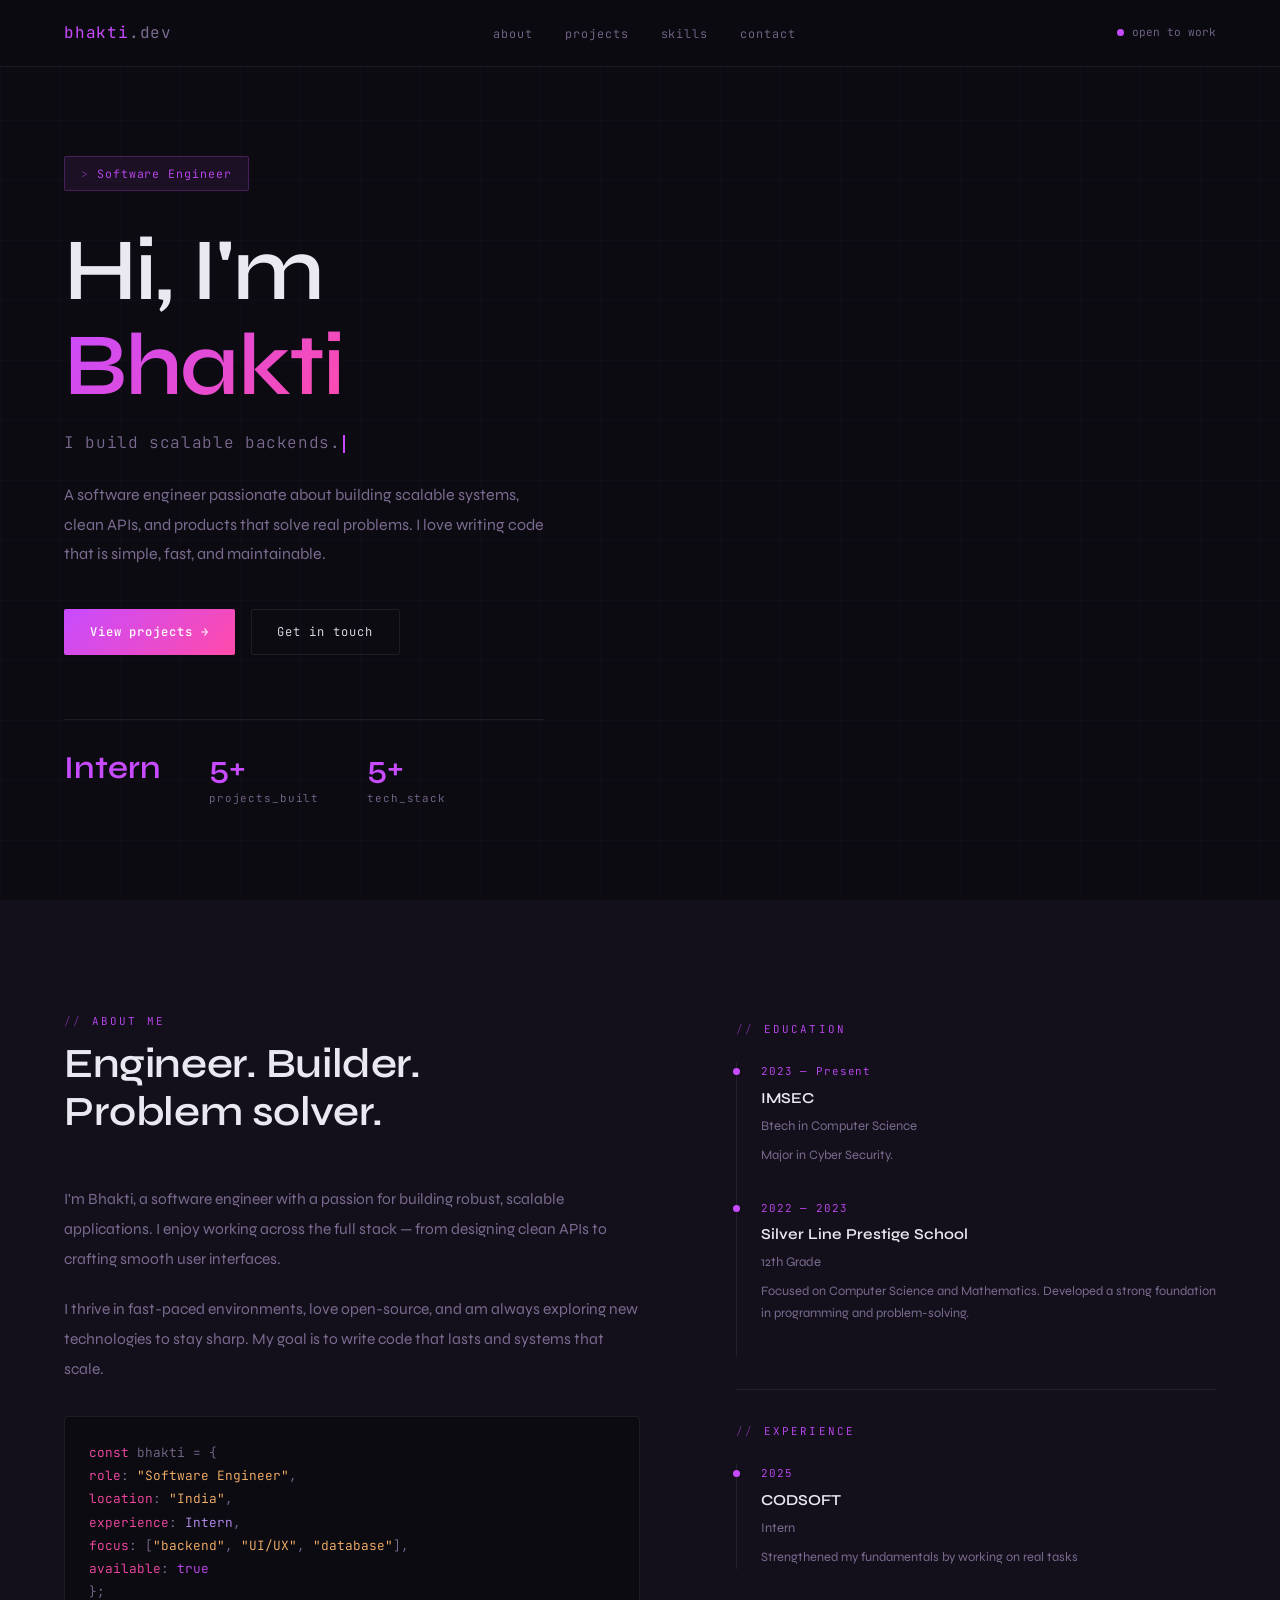
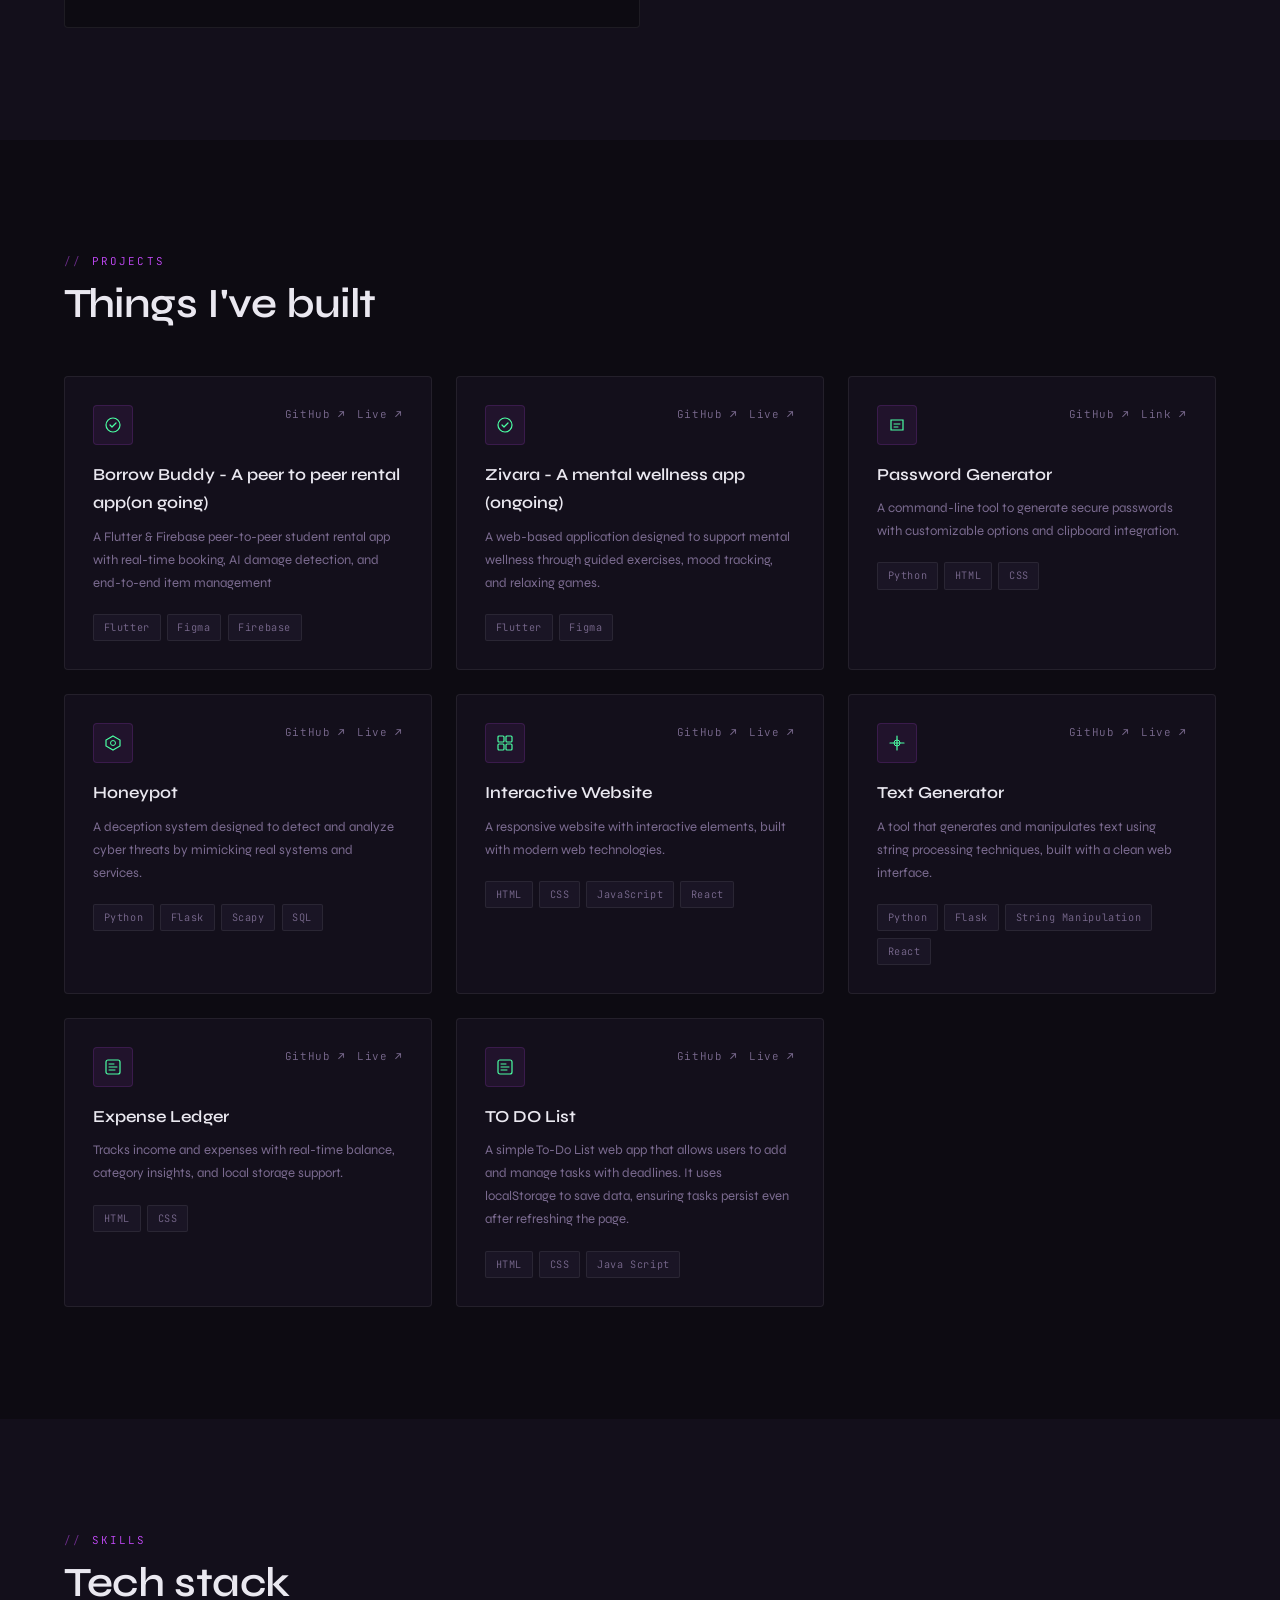
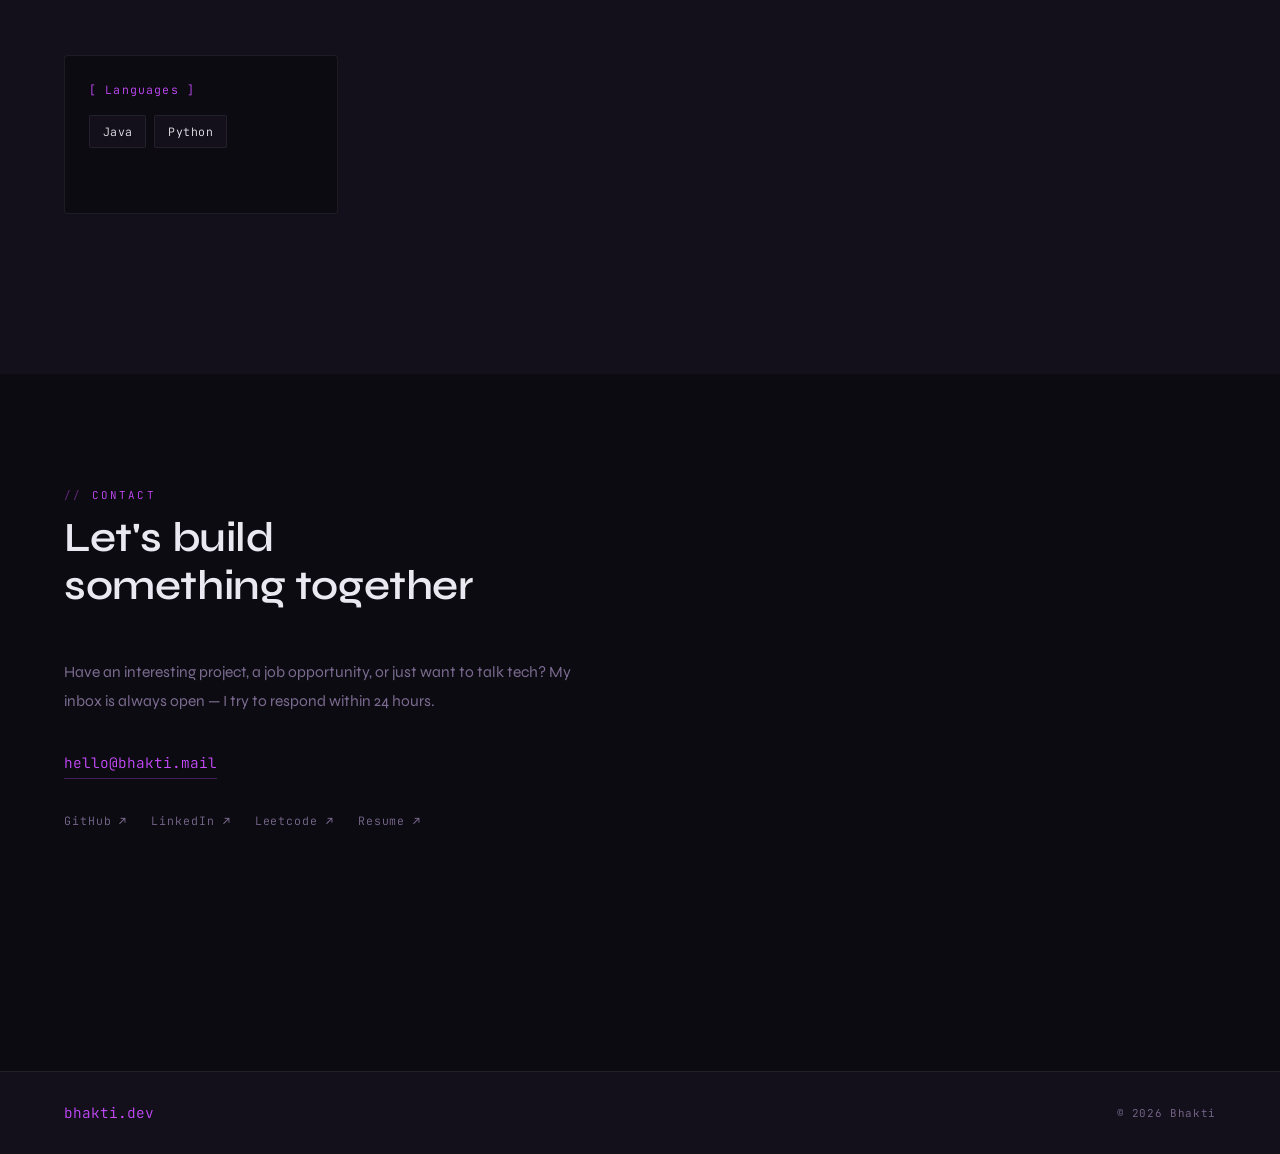
==== index.html @ 7eeed04a "Rename web.html to index.html" ====
<!DOCTYPE html>
<html lang="en">
<head>
<meta charset="UTF-8" />
<meta name="viewport" content="width=device-width, initial-scale=1.0"/>
<title>Bhakti — Software Engineer</title>
<link href="https://fonts.googleapis.com/css2?family=JetBrains+Mono:wght@300;400;500&family=Syne:wght@300;400;600&display=swap" rel="stylesheet"/>
<link rel="Stylesheet" href="style.css">
</head>
<body>

<!-- NAV -->
<nav>
  <div class="nav-logo">bhakti<span>.dev</span></div>
  <ul class="nav-links" id="navLinks">
    <li><a href="#about" onclick="closeMenu()">about</a></li>
    <li><a href="#projects" onclick="closeMenu()">projects</a></li>
    <li><a href="#skills" onclick="closeMenu()">skills</a></li>
    <li><a href="#contact" onclick="closeMenu()">contact</a></li>
  </ul>
  <div class="nav-status">
    <div class="status-dot"></div>
    open to work
  </div>
  <button class="hamburger" onclick="toggleMenu()" aria-label="Menu">
    <span></span><span></span><span></span>
  </button>
</nav>

<!-- HERO -->
<section id="hero">
  <div class="hero-inner">
    <div class="hero-tag">Software Engineer</div>
    <h1 class="hero-name">
      Hi, I'm<br><span class="highlight">Bhakti</span>
    </h1>
    <div class="hero-role">
      I build <span id="typed"></span><span class="cursor"></span>
    </div>
    <p class="hero-desc">A software engineer passionate about building scalable systems, clean APIs, and products that solve real problems. I love writing code that is simple, fast, and maintainable.</p>
    <div class="hero-buttons">
      <a href="#projects" class="btn-accent">View projects →</a>
      <a href="#contact" class="btn-outline">Get in touch</a>
    </div>
    <div class="hero-stats">
      <div>
        <div class="hero-stat-num">Intern</div>
      </div>
      <div>
        <div class="hero-stat-num">5+</div>
        <div class="hero-stat-label">projects_built</div>
      </div>
      <div>
        <div class="hero-stat-num">5+</div>
        <div class="hero-stat-label">tech_stack</div>
      </div>
    </div>
  </div>
</section>

<!-- ABOUT -->
<section id="about">
  <div class="about-grid">
    <div class="fade-in">
      <p class="section-label">about me</p>
      <h2 class="section-title">Engineer. Builder.<br>Problem solver.</h2>
      <p class="about-body">I'm Bhakti, a software engineer with a passion for building robust, scalable applications. I enjoy working across the full stack — from designing clean APIs to crafting smooth user interfaces.</p>
      <p class="about-body">I thrive in fast-paced environments, love open-source, and am always exploring new technologies to stay sharp. My goal is to write code that lasts and systems that scale.</p>
      <div class="about-code">
        <span class="code-line"><span class="code-key">const</span> bhakti = {</span>
        <span class="code-line">  <span class="code-key">role</span>: <span class="code-str">"Software Engineer"</span>,</span>
        <span class="code-line">  <span class="code-key">location</span>: <span class="code-str">"India"</span>,</span>
        <span class="code-line">  <span class="code-key">experience</span>: <span class="code-num">Intern</span>,</span>
        <span class="code-line">  <span class="code-key">focus</span>: [<span class="code-str">"backend"</span>, <span class="code-str">"UI/UX"</span>, <span class="code-str">"database"</span>],</span>
        <span class="code-line">  <span class="code-key">available</span>: <span class="code-val">true</span></span>
        <span class="code-line">};</span>
      </div>
    </div>

    <div class="fade-in about-right">

      <!-- EDUCATION -->
      <p class="section-label" style="margin-bottom:1.5rem">Education</p>
      <div class="exp-item">
        <div class="exp-date">2023 — Present</div>
        <div class="exp-company">IMSEC</div>
        <div class="exp-role">Btech in Computer Science</div>
        <div class="exp-desc">Major in Cyber Security.</div>
      </div>
      <div class="exp-item">
        <div class="exp-date">2022 — 2023</div>
        <div class="exp-company">Silver Line Prestige School</div>
        <div class="exp-role">12th Grade</div>
        <div class="exp-desc">Focused on Computer Science and Mathematics. Developed a strong foundation in programming and problem-solving.</div>
      </div>

      <!-- DIVIDER -->
      <hr class="timeline-divider" />

      <!-- EXPERIENCE -->
      <p class="section-label" style="margin-bottom:1.5rem">Experience</p>
      <div class="exp-item">
        <div class="exp-date">2025</div>
        <div class="exp-company">CODSOFT</div>
        <div class="exp-role">Intern</div>
        <div class="exp-desc">Strengthened my fundamentals by working on real tasks</div>
      </div>

    </div>
  </div>
</section>

<!-- PROJECTS -->
<section id="projects">
  <p class="section-label fade-in">projects</p>
  <h2 class="section-title fade-in">Things I've built</h2>
  <div class="projects-grid">
    <div class="project-card fade-in">
      <div class="project-header">
        <div class="project-icon">
          <svg viewBox="0 0 18 18" fill="none"><circle cx="9" cy="9" r="7" stroke="#4AFFA3" stroke-width="1.2"/><path d="M6 9l2 2 4-4" stroke="#4AFFA3" stroke-width="1.2" stroke-linecap="round" stroke-linejoin="round"/></svg>
        </div>
        <div class="project-links">
          <a href="#">GitHub ↗</a>
          <a href="#">Live ↗</a>
        </div>
      </div>
      <div class="project-name">Borrow Buddy - A peer to peer rental app(on going)</div>
      <p class="project-desc">A Flutter & Firebase peer-to-peer student rental app with real-time booking, AI damage detection, and end-to-end item management</p>
      <div class="tech-stack">
        <span class="tech-tag">Flutter</span>
        <span class="tech-tag">Figma</span>
        <span class="tech-tag">Firebase</span>
      </div>
    </div>


    

    <div class="project-card fade-in">
      <div class="project-header">
        <div class="project-icon">
          <svg viewBox="0 0 18 18" fill="none"><circle cx="9" cy="9" r="7" stroke="#4AFFA3" stroke-width="1.2"/><path d="M6 9l2 2 4-4" stroke="#4AFFA3" stroke-width="1.2" stroke-linecap="round" stroke-linejoin="round"/></svg>
        </div>
        <div class="project-links">
          <a href="#">GitHub ↗</a>
          <a href="#">Live ↗</a>
        </div>
      </div>
      <div class="project-name">Zivara - A mental wellness app (ongoing)</div>
      <p class="project-desc">A web-based application designed to support mental wellness through guided exercises, mood tracking, and relaxing games.</p>
      <div class="tech-stack">
        <span class="tech-tag">Flutter</span>
        <span class="tech-tag">Figma</span>
      </div>
    </div>

    <div class="project-card fade-in">
      <div class="project-header">
        <div class="project-icon">
          <svg viewBox="0 0 18 18" fill="none"><path d="M3 4h12v10H3z" stroke="#4AFFA3" stroke-width="1.2" rx="1"/><path d="M6 8h6M6 11h4" stroke="#4AFFA3" stroke-width="1" stroke-linecap="round"/></svg>
        </div>
        <div class="project-links">
          <a href="#">GitHub ↗</a>
          <a href="#">Link ↗</a>
        </div>
      </div>
      <div class="project-name">Password Generator</div>
      <p class="project-desc">A command-line tool to generate secure passwords with customizable options and clipboard integration.</p>
      <div class="tech-stack">
        <span class="tech-tag">Python</span>
        <span class="tech-tag">HTML</span>
        <span class="tech-tag">CSS</span>
      </div>
    </div>

    <div class="project-card fade-in">
      <div class="project-header">
        <div class="project-icon">
          <svg viewBox="0 0 18 18" fill="none"><polygon points="9,2 16,6 16,12 9,16 2,12 2,6" stroke="#4AFFA3" stroke-width="1.2" fill="none"/><circle cx="9" cy="9" r="2.5" stroke="#4AFFA3" stroke-width="1"/></svg>
        </div>
        <div class="project-links">
          <a href="#">GitHub ↗</a>
          <a href="#">Live ↗</a>
        </div>
      </div>
      <div class="project-name">Honeypot</div>
      <p class="project-desc">A deception system designed to detect and analyze cyber threats by mimicking real systems and services.</p>
      <div class="tech-stack">
        <span class="tech-tag">Python</span>
        <span class="tech-tag">Flask</span>
        <span class="tech-tag">Scapy</span>
        <span class="tech-tag">SQL</span>
      </div>
    </div>

    <div class="project-card fade-in">
      <div class="project-header">
        <div class="project-icon">
          <svg viewBox="0 0 18 18" fill="none"><rect x="2" y="2" width="6" height="6" rx="1" stroke="#4AFFA3" stroke-width="1.2"/><rect x="10" y="2" width="6" height="6" rx="1" stroke="#4AFFA3" stroke-width="1.2"/><rect x="2" y="10" width="6" height="6" rx="1" stroke="#4AFFA3" stroke-width="1.2"/><rect x="10" y="10" width="6" height="6" rx="1" stroke="#4AFFA3" stroke-width="1.2"/></svg>
        </div>
        <div class="project-links">
          <a href="#">GitHub ↗</a>
          <a href="#">Live ↗</a>
        </div>
      </div>
      <div class="project-name">Interactive Website</div>
      <p class="project-desc">A responsive website with interactive elements, built with modern web technologies.</p>
      <div class="tech-stack">
        <span class="tech-tag">HTML</span>
        <span class="tech-tag">CSS</span>
        <span class="tech-tag">JavaScript</span>
        <span class="tech-tag">React</span>
      </div>
    </div>

    <div class="project-card fade-in">
      <div class="project-header">
        <div class="project-icon">
          <svg viewBox="0 0 18 18" fill="none"><path d="M9 2v14M2 9h14" stroke="#4AFFA3" stroke-width="1.2" stroke-linecap="round"/><circle cx="9" cy="9" r="3" stroke="#4AFFA3" stroke-width="1"/></svg>
        </div>
        <div class="project-links">
          <a href="https://github.com/chaudharybhakti0-bot/text-generator/blob/main/README.md">GitHub ↗</a>
          <a href="https://chaudharybhakti0-bot.github.io/text-generator/">Live ↗</a>
        </div>
      </div>
      <div class="project-name">Text Generator</div>
      <p class="project-desc">A tool that generates and manipulates text using string processing techniques, built with a clean web interface.</p>
      <div class="tech-stack">
        <span class="tech-tag">Python</span>
        <span class="tech-tag">Flask</span>
        <span class="tech-tag">String Manipulation</span>
        <span class="tech-tag">React</span>
      </div>
    </div>
    <div class="project-card fade-in">
      <div class="project-header">
        <div class="project-icon">
          <svg viewBox="0 0 18 18" fill="none"><rect x="2" y="2" width="14" height="14" rx="2" stroke="#4AFFA3" stroke-width="1.2"/><path d="M5 9h8M5 6h5M5 12h6" stroke="#4AFFA3" stroke-width="1" stroke-linecap="round"/></svg>
        </div>
        <div class="project-links">
          <a href="https://github.com/chaudharybhakti0-bot/Expense-Ledger/blob/main/README.md">GitHub ↗</a>
          <a href="https://chaudharybhakti0-bot.github.io/Expense-Ledger/" >Live ↗</a>
        </div>
      </div>
      <div class="project-name">Expense Ledger </div>
      <p class="project-desc">Tracks income and expenses with real-time balance, category insights, and local storage support.
</p>
      <div class="tech-stack">
        <span class="tech-tag">HTML</span>
        <span class="tech-tag">CSS</span>
      </div>
    </div>
    <div class="project-card fade-in">
      <div class="project-header">
        <div class="project-icon">
          <svg viewBox="0 0 18 18" fill="none"><rect x="2" y="2" width="14" height="14" rx="2" stroke="#4AFFA3" stroke-width="1.2"/><path d="M5 9h8M5 6h5M5 12h6" stroke="#4AFFA3" stroke-width="1" stroke-linecap="round"/></svg>
        </div>
        <div class="project-links">
          <a href="#">GitHub ↗</a>
          <a href="#">Live ↗</a>
        </div>
      </div>
      <div class="project-name">TO DO List</div>
      <p class="project-desc">A simple To-Do List web app that allows users to add and manage tasks with deadlines. It uses localStorage to save data, ensuring tasks persist even after refreshing the page.
</p>
      <div class="tech-stack">
        <span class="tech-tag">HTML</span>
        <span class="tech-tag">CSS</span>
        <span class="tech-tag">Java Script</span>
      </div>
    </div>

  </div>
</section>

<!-- SKILLS -->
<section id="skills">
  <p class="section-label fade-in">skills</p>
  <h2 class="section-title fade-in">Tech stack</h2>
  <div class="skills-grid">
    <div class="skill-category fade-in">
      <div class="skill-cat-title">Languages</div>
      <div class="skill-pills">
        <span class="skill-pill">Java</span>
        <span class="skill-pill">Python</span>
      </div>
    </div>
    <div class="skill-category fade-in">
      <div class="skill-cat-title">Frontend</div>
      <div class="skill-pills">
        <span class="skill-pill">JavaScript</span>
        <span class="skill-pill">HTML</span>
        <span class="skill-pill">CSS</span>
      </div>
    </div>
    <div class="skill-category fade-in">
      <div class="skill-cat-title">Databases</div>
      <div class="skill-pills">
        <span class="skill-pill">MySQL</span>
      </div>
    </div>
    <div class="skill-category fade-in">
      <div class="skill-cat-title">Tools</div>
      <div class="skill-pills">
        <span class="skill-pill">Git</span>
        <span class="skill-pill">VS Code</span>
        <span class="skill-pill">Figma</span>
      </div>
    </div>
  </div>
</section>

<!-- CONTACT -->
<section id="contact">
  <div class="contact-layout">
    <div class="fade-in">
      <p class="section-label">contact</p>
      <h2 class="section-title">Let's build<br>something together</h2>
      <p class="contact-body">Have an interesting project, a job opportunity, or just want to talk tech? My inbox is always open — I try to respond within 24 hours.</p>
      <a href="mailto:chaudharybhakti0@gmail.com" class="contact-email-link">hello@bhakti.mail</a>
      <div class="social-row">
        <a href="https://github.com/chaudharybhakti0-bot">GitHub ↗</a>
        <a href="https://www.linkedin.com/in/bhakti-chaudhary-361678294/">LinkedIn ↗</a>
        <a href="https://leetcode.com/u/fA9lhBSCs5/">Leetcode ↗</a>
        <a href="https://www.canva.com/design/DAHD87jPV5U/XXqPPgFeUdNG_igttcx51A/edit?utm_content=DAHD87jPV5U&utm_campaign=designshare&utm_medium=link2&utm_source=sharebutton">Resume ↗</a>
      </div>
    </div>
    <div class="fade-in">
      <div class="contact-form">
        <div class="form-group">
          <label for="name">name</label>
          <input type="text" id="name" placeholder="Your name" />
        </div>
        <div class="form-group">
          <label for="email">email</label>
          <input type="email" id="email" placeholder="your@email.com" />
        </div>
        <div class="form-group">
          <label for="subject">subject</label>
          <input type="text" id="subject" placeholder="What's this about?" />
        </div>
        <div class="form-group">
          <label for="message">message</label>
          <textarea id="message" placeholder="Tell me more..."></textarea>
        </div>
        <button class="submit-btn" onclick="handleSubmit()">send_message() →</button>
      </div>
    </div>
  </div>
</section>

<!-- FOOTER -->
<footer>
  <div class="footer-logo">bhakti.dev</div>
  <div class="footer-copy">© 2026 Bhakti</div>
</footer>
<script>
  const phrases = ["scalable backends.", "clean APIs.", "fast web apps.", "things that matter."];
  let pIdx = 0, cIdx = 0, deleting = false;
  const el = document.getElementById('typed');
  function type() {
    const phrase = phrases[pIdx];
    if (!deleting) {
      el.textContent = phrase.slice(0, ++cIdx);
      if (cIdx === phrase.length) { deleting = true; setTimeout(type, 1800); return; }
    } else {
      el.textContent = phrase.slice(0, --cIdx);
      if (cIdx === 0) { deleting = false; pIdx = (pIdx + 1) % phrases.length; }
    }
    setTimeout(type, deleting ? 50 : 80);
  }
  type();

  const observer = new IntersectionObserver((entries) => {
    entries.forEach((e, i) => {
      if (e.isIntersecting) setTimeout(() => e.target.classList.add('visible'), i * 80);
    });
  }, { threshold: 0.1 });
  document.querySelectorAll('.fade-in').forEach(el => observer.observe(el));

  function toggleMenu() { document.getElementById('navLinks').classList.toggle('open'); }
  function closeMenu() { document.getElementById('navLinks').classList.remove('open'); }

  function handleSubmit() {
    const name = document.getElementById('name').value;
    if (!name.trim()) { alert('Please enter your name.'); return; }
    alert('Message sent! I\'ll get back to you soon, ' + name + '.');
  }
</script>
</body>
</html>
---- style.css ----
*, *::before, *::after { box-sizing: border-box; margin: 0; padding: 0; }
  :root {
    --bg: #0D0B12;
    --surface: #130F1B;
    --surface2: #1A1525;
    --border: rgba(255,255,255,0.07);
    --text: #EAE8F0;
    --muted: #7B6B90;
    --accent: #C84BFF;
    --accent2: #FF4BAA;
    --accent-dim: rgba(200,75,255,0.08);
  }
  html { scroll-behavior: smooth; }
  body {
    font-family: 'Syne', sans-serif;
    background: var(--bg);
    color: var(--text);
    font-weight: 300;
    line-height: 1.7;
    overflow-x: hidden;
  }
  body::before {
    content: '';
    position: fixed; inset: 0; z-index: 0;
    background-image:
      linear-gradient(rgba(200,75,255,0.03) 1px, transparent 1px),
      linear-gradient(90deg, rgba(200,75,255,0.03) 1px, transparent 1px);
    background-size: 60px 60px;
    pointer-events: none;
  }

  nav {
    position: fixed; top: 0; left: 0; right: 0; z-index: 100;
    display: flex; align-items: center; justify-content: space-between;
    padding: 1.2rem 4rem;
    background: rgba(13,11,18,0.85);
    backdrop-filter: blur(16px);
    border-bottom: 1px solid var(--border);
  }
  .nav-logo { font-family: 'JetBrains Mono', monospace; font-size: 1rem; font-weight: 400; color: var(--accent); letter-spacing: 0.05em; }
  .nav-logo span { color: var(--muted); }
  .nav-links { display: flex; gap: 2rem; list-style: none; }
  .nav-links a { text-decoration: none; font-family: 'JetBrains Mono', monospace; font-size: 0.74rem; color: var(--muted); letter-spacing: 0.08em; transition: color 0.2s; }
  .nav-links a:hover { color: var(--accent); }
  .nav-status { display: flex; align-items: center; gap: 0.5rem; font-family: 'JetBrains Mono', monospace; font-size: 0.7rem; color: var(--muted); }
  .status-dot { width: 7px; height: 7px; border-radius: 50%; background: var(--accent); animation: pulse 2s infinite; }
  @keyframes pulse { 0%, 100% { opacity: 1; } 50% { opacity: 0.3; } }
  .hamburger { display: none; flex-direction: column; gap: 5px; cursor: pointer; background: none; border: none; }
  .hamburger span { display: block; width: 22px; height: 1px; background: var(--text); transition: all 0.3s; }

  #hero { min-height: 100vh; display: flex; align-items: center; padding: 8rem 4rem 4rem; position: relative; z-index: 1; }
  .hero-inner { max-width: 780px; }
  .hero-tag { display: inline-flex; align-items: center; gap: 0.5rem; font-family: 'JetBrains Mono', monospace; font-size: 0.72rem; color: var(--accent); border: 1px solid rgba(200,75,255,0.25); background: var(--accent-dim); padding: 0.4rem 1rem; border-radius: 2px; margin-bottom: 2rem; letter-spacing: 0.08em; }
  .hero-tag::before { content: '> '; opacity: 0.5; }
  .hero-name { font-size: clamp(3rem, 7vw, 5.5rem); font-weight: 600; line-height: 1.08; letter-spacing: -0.02em; margin-bottom: 1rem; }
  .hero-name .highlight { 
    color: transparent;
    background: linear-gradient(135deg, var(--accent), var(--accent2));
    -webkit-background-clip: text;
    background-clip: text;
  }
  .hero-role { font-family: 'JetBrains Mono', monospace; font-size: 1rem; color: var(--muted); margin-bottom: 1.5rem; letter-spacing: 0.04em; }
  .hero-role .cursor { display: inline-block; width: 2px; height: 1.1em; background: var(--accent); margin-left: 2px; vertical-align: text-bottom; animation: blink 1s step-end infinite; }
  @keyframes blink { 50% { opacity: 0; } }
  .hero-desc { font-size: 1rem; color: var(--muted); max-width: 480px; line-height: 1.85; margin-bottom: 2.5rem; }
  .hero-buttons { display: flex; gap: 1rem; flex-wrap: wrap; }
  .btn-accent { display: inline-flex; align-items: center; gap: 0.5rem; background: linear-gradient(135deg, var(--accent), var(--accent2)); color: #fff; text-decoration: none; font-family: 'JetBrains Mono', monospace; font-size: 0.76rem; font-weight: 500; letter-spacing: 0.08em; padding: 0.75rem 1.6rem; border-radius: 2px; transition: opacity 0.2s, transform 0.2s; }
  .btn-accent:hover { opacity: 0.85; transform: translateY(-1px); }
  .btn-outline { display: inline-flex; align-items: center; gap: 0.5rem; border: 1px solid var(--border); color: var(--text); text-decoration: none; font-family: 'JetBrains Mono', monospace; font-size: 0.76rem; letter-spacing: 0.08em; padding: 0.75rem 1.6rem; border-radius: 2px; transition: border-color 0.2s, color 0.2s; }
  .btn-outline:hover { border-color: var(--accent); color: var(--accent); }
  .hero-stats { display: flex; gap: 3rem; margin-top: 4rem; padding-top: 2rem; border-top: 1px solid var(--border); }
  .hero-stat-num { font-size: 2rem; font-weight: 600; color: var(--accent); line-height: 1; }
  .hero-stat-label { font-family: 'JetBrains Mono', monospace; font-size: 0.68rem; color: var(--muted); margin-top: 0.3rem; letter-spacing: 0.08em; }

  section { padding: 7rem 4rem; position: relative; z-index: 1; }
  .section-label { font-family: 'JetBrains Mono', monospace; font-size: 0.68rem; letter-spacing: 0.2em; text-transform: uppercase; color: var(--accent); margin-bottom: 0.6rem; }
  .section-label::before { content: '// '; opacity: 0.5; }
  .section-title { font-size: clamp(1.8rem, 3.5vw, 2.6rem); font-weight: 600; line-height: 1.15; margin-bottom: 3rem; letter-spacing: -0.01em; }

  #about { background: var(--surface); }
  .about-grid { display: grid; grid-template-columns: 1.2fr 1fr; gap: 6rem; align-items: start; }
  .about-body { color: var(--muted); line-height: 1.95; margin-bottom: 1.2rem; font-size: 0.97rem; }
  .about-code { background: var(--bg); border: 1px solid var(--border); border-radius: 4px; padding: 1.5rem; font-family: 'JetBrains Mono', monospace; font-size: 0.8rem; line-height: 1.8; margin-top: 2rem; color: var(--muted); }
  .code-key { color: var(--accent2); }
  .code-val { color: var(--accent); }
  .code-str { color: #FFB86C; }
  .code-num { color: #BD93F9; }
  .code-line { display: block; }
  .about-right { padding-top: 0.5rem; }

  .exp-item { border-left: 1px solid var(--border); padding: 0 0 2rem 1.5rem; position: relative; }
  .exp-item::before { content: ''; position: absolute; left: -4px; top: 6px; width: 7px; height: 7px; border-radius: 50%; background: var(--accent); }
  .exp-item:last-child { padding-bottom: 0; }
  .exp-date { font-family: 'JetBrains Mono', monospace; font-size: 0.68rem; color: var(--accent); letter-spacing: 0.08em; margin-bottom: 0.3rem; }
  .exp-company { font-weight: 600; font-size: 0.95rem; margin-bottom: 0.2rem; }
  .exp-role { font-size: 0.82rem; color: var(--muted); margin-bottom: 0.5rem; }
  .exp-desc { font-size: 0.8rem; color: var(--muted); line-height: 1.7; }
  .timeline-divider { border: none; border-top: 1px solid var(--border); margin: 2rem 0; }

  #projects { background: var(--bg); }
  .projects-grid { display: grid; grid-template-columns: repeat(auto-fit, minmax(320px, 1fr)); gap: 1.5rem; }
  .project-card { background: var(--surface); border: 1px solid var(--border); border-radius: 4px; padding: 1.75rem; transition: border-color 0.3s, transform 0.3s; cursor: pointer; position: relative; overflow: hidden; }
  .project-card::before { content: ''; position: absolute; top: 0; left: 0; right: 0; height: 2px; background: linear-gradient(90deg, var(--accent), var(--accent2)); transform: scaleX(0); transform-origin: left; transition: transform 0.3s; }
  .project-card:hover { border-color: rgba(200,75,255,0.2); transform: translateY(-3px); }
  .project-card:hover::before { transform: scaleX(1); }
  .project-header { display: flex; align-items: flex-start; justify-content: space-between; margin-bottom: 1rem; }
  .project-icon { width: 40px; height: 40px; background: var(--accent-dim); border: 1px solid rgba(200,75,255,0.15); border-radius: 4px; display: flex; align-items: center; justify-content: center; }
  .project-icon svg { width: 18px; height: 18px; }
  .project-links { display: flex; gap: 0.7rem; }
  .project-links a { font-family: 'JetBrains Mono', monospace; font-size: 0.68rem; color: var(--muted); text-decoration: none; letter-spacing: 0.06em; transition: color 0.2s; }
  .project-links a:hover { color: var(--accent); }
  .project-name { font-size: 1.05rem; font-weight: 600; margin-bottom: 0.5rem; }
  .project-desc { font-size: 0.82rem; color: var(--muted); line-height: 1.75; margin-bottom: 1.2rem; }
  .tech-stack { display: flex; flex-wrap: wrap; gap: 0.4rem; }
  .tech-tag { font-family: 'JetBrains Mono', monospace; font-size: 0.64rem; letter-spacing: 0.06em; padding: 0.25rem 0.6rem; background: var(--surface2); border: 1px solid var(--border); border-radius: 2px; color: var(--muted); }

  #skills { background: var(--surface); }
  .skills-grid { display: grid; grid-template-columns: repeat(auto-fit, minmax(240px, 1fr)); gap: 1.2rem; margin-bottom: 3rem; }
  .skill-category { background: var(--bg); border: 1px solid var(--border); border-radius: 4px; padding: 1.5rem; transition: border-color 0.25s; }
  .skill-category:hover { border-color: rgba(200,75,255,0.2); }
  .skill-cat-title { font-family: 'JetBrains Mono', monospace; font-size: 0.72rem; color: var(--accent); letter-spacing: 0.1em; margin-bottom: 1rem; }
  .skill-cat-title::before { content: '[ '; }
  .skill-cat-title::after { content: ' ]'; }
  .skill-pills { display: flex; flex-wrap: wrap; gap: 0.5rem; }
  .skill-pill { font-family: 'JetBrains Mono', monospace; font-size: 0.72rem; padding: 0.35rem 0.8rem; border: 1px solid var(--border); border-radius: 2px; color: var(--text); background: var(--surface); letter-spacing: 0.04em; transition: border-color 0.2s, color 0.2s; }
  .skill-pill:hover { border-color: var(--accent); color: var(--accent); }

  #contact { background: var(--bg); }
  .contact-layout { display: grid; grid-template-columns: 1fr 1fr; gap: 6rem; align-items: start; }
  .contact-body { color: var(--muted); line-height: 1.9; margin-bottom: 2rem; font-size: 0.97rem; }
  .contact-email-link { display: inline-flex; align-items: center; gap: 0.5rem; font-family: 'JetBrains Mono', monospace; font-size: 0.9rem; color: var(--accent); text-decoration: none; border-bottom: 1px solid rgba(200,75,255,0.3); padding-bottom: 3px; margin-bottom: 2rem; transition: opacity 0.2s; }
  .contact-email-link:hover { opacity: 0.7; }
  .social-row { display: flex; gap: 1.5rem; flex-wrap: wrap; }
  .social-row a { font-family: 'JetBrains Mono', monospace; font-size: 0.72rem; color: var(--muted); text-decoration: none; letter-spacing: 0.08em; transition: color 0.2s; }
  .social-row a:hover { color: var(--accent); }
  .contact-form { display: flex; flex-direction: column; gap: 1.2rem; }
  .form-group { display: flex; flex-direction: column; gap: 0.4rem; }
  .form-group label { font-family: 'JetBrains Mono', monospace; font-size: 0.68rem; color: var(--muted); letter-spacing: 0.1em; }
  .form-group label::before { content: '// '; color: rgba(107,112,128,0.4); }
  .form-group input, .form-group textarea { background: var(--surface); border: 1px solid var(--border); border-radius: 2px; padding: 0.8rem 1rem; font-family: 'JetBrains Mono', monospace; font-size: 0.82rem; color: var(--text); outline: none; transition: border-color 0.2s; resize: none; }
  .form-group input:focus, .form-group textarea:focus { border-color: var(--accent); }
  .form-group textarea { min-height: 120px; }
  .submit-btn { align-self: flex-start; background: linear-gradient(135deg, var(--accent), var(--accent2)); color: #fff; border: none; padding: 0.85rem 2rem; font-family: 'JetBrains Mono', monospace; font-size: 0.76rem; font-weight: 500; letter-spacing: 0.1em; cursor: pointer; border-radius: 2px; transition: opacity 0.2s; }
  .submit-btn:hover { opacity: 0.8; }

  footer { background: var(--surface); border-top: 1px solid var(--border); padding: 1.8rem 4rem; display: flex; align-items: center; justify-content: space-between; position: relative; z-index: 1; }
  .footer-logo { font-family: 'JetBrains Mono', monospace; font-size: 0.9rem; color: var(--accent); }
  .footer-copy { font-family: 'JetBrains Mono', monospace; font-size: 0.68rem; color: var(--muted); letter-spacing: 0.06em; }

  .fade-in { opacity: 0; transform: translateY(24px); transition: opacity 0.7s ease, transform 0.7s ease; }
  .fade-in.visible { opacity: 1; transform: none; }

  @media (max-width: 768px) {
    nav { padding: 1.2rem 1.5rem; }
    .nav-links { display: none; flex-direction: column; position: fixed; top: 64px; left: 0; right: 0; background: rgba(13,11,18,0.97); padding: 2rem 1.5rem; gap: 1.5rem; border-bottom: 1px solid var(--border); }
    .nav-links.open { display: flex; }
    .nav-status { display: none; }
    .hamburger { display: flex; }
    #hero { padding: 7rem 1.5rem 4rem; }
    section { padding: 4.5rem 1.5rem; }
    .about-grid, .contact-layout { grid-template-columns: 1fr; gap: 3rem; }
    .hero-stats { gap: 2rem; }
    footer { flex-direction: column; gap: 0.8rem; text-align: center; padding: 1.8rem 1.5rem; }
  }
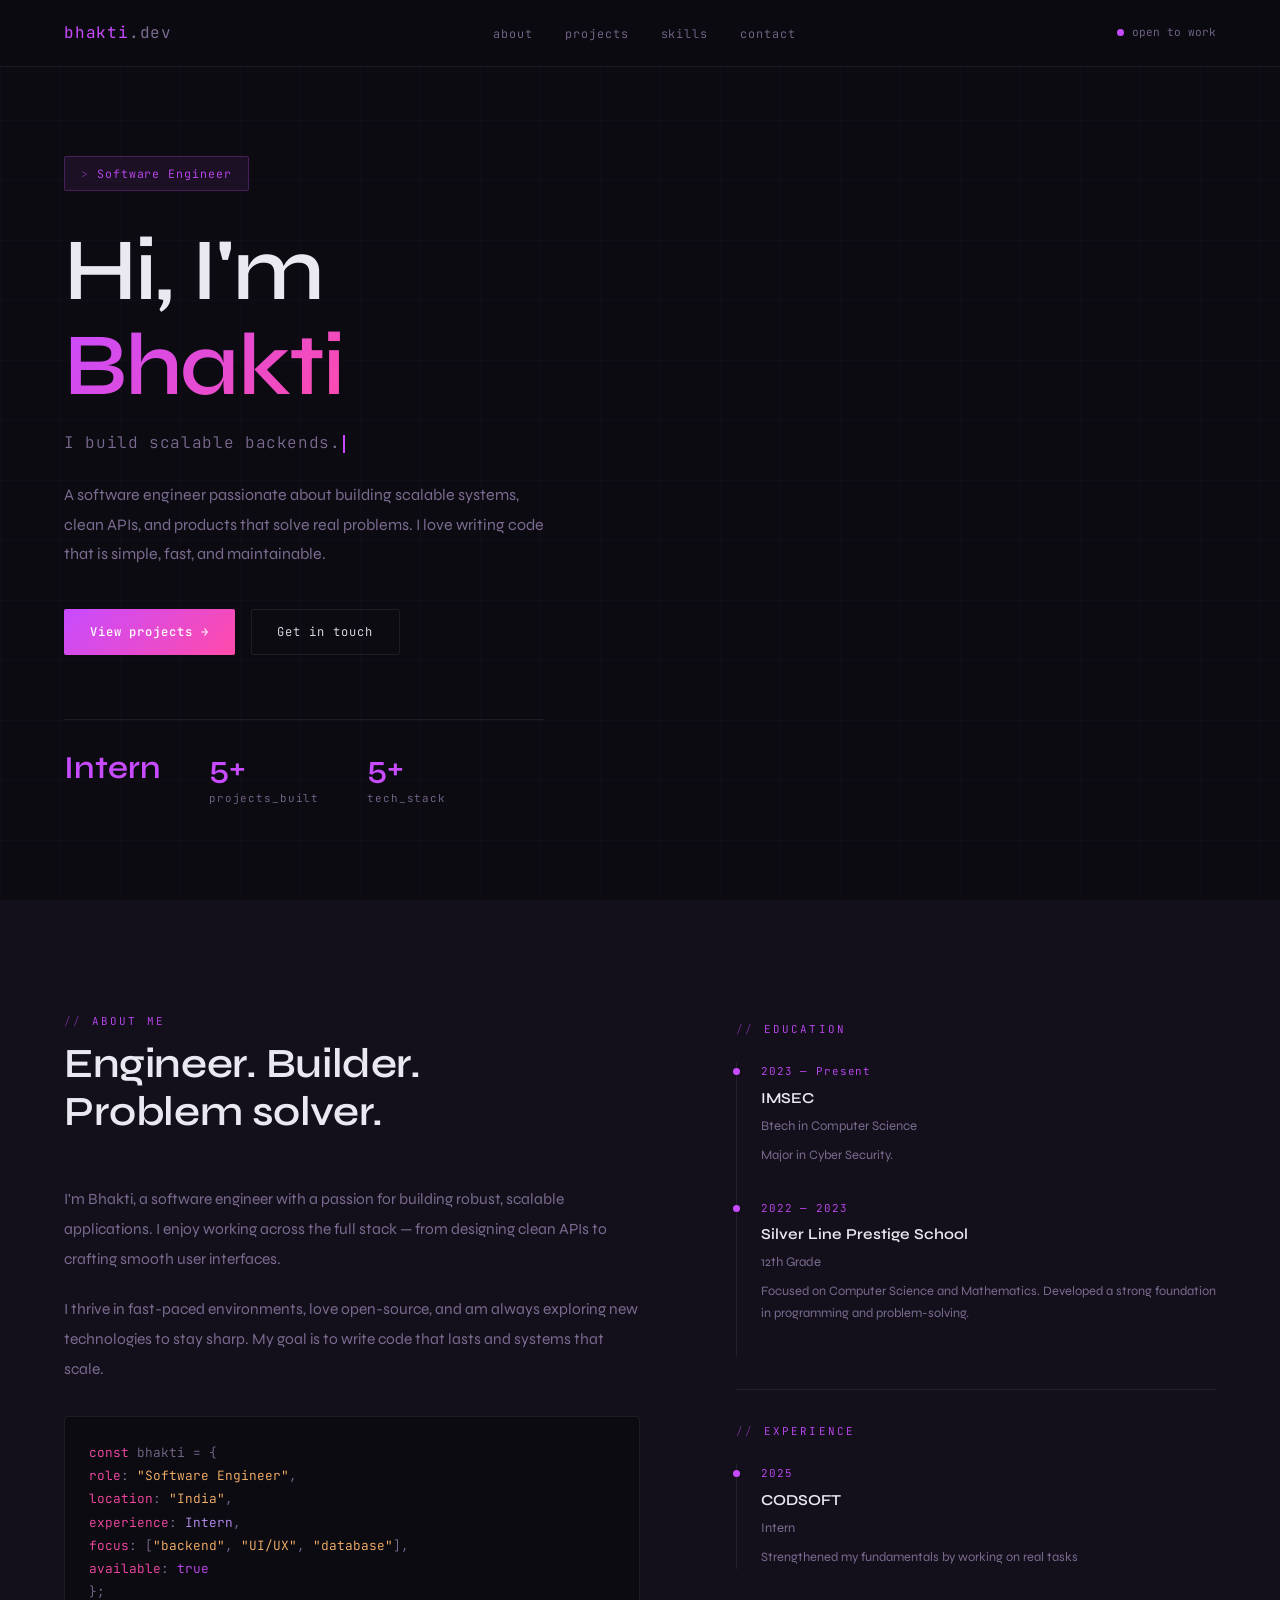
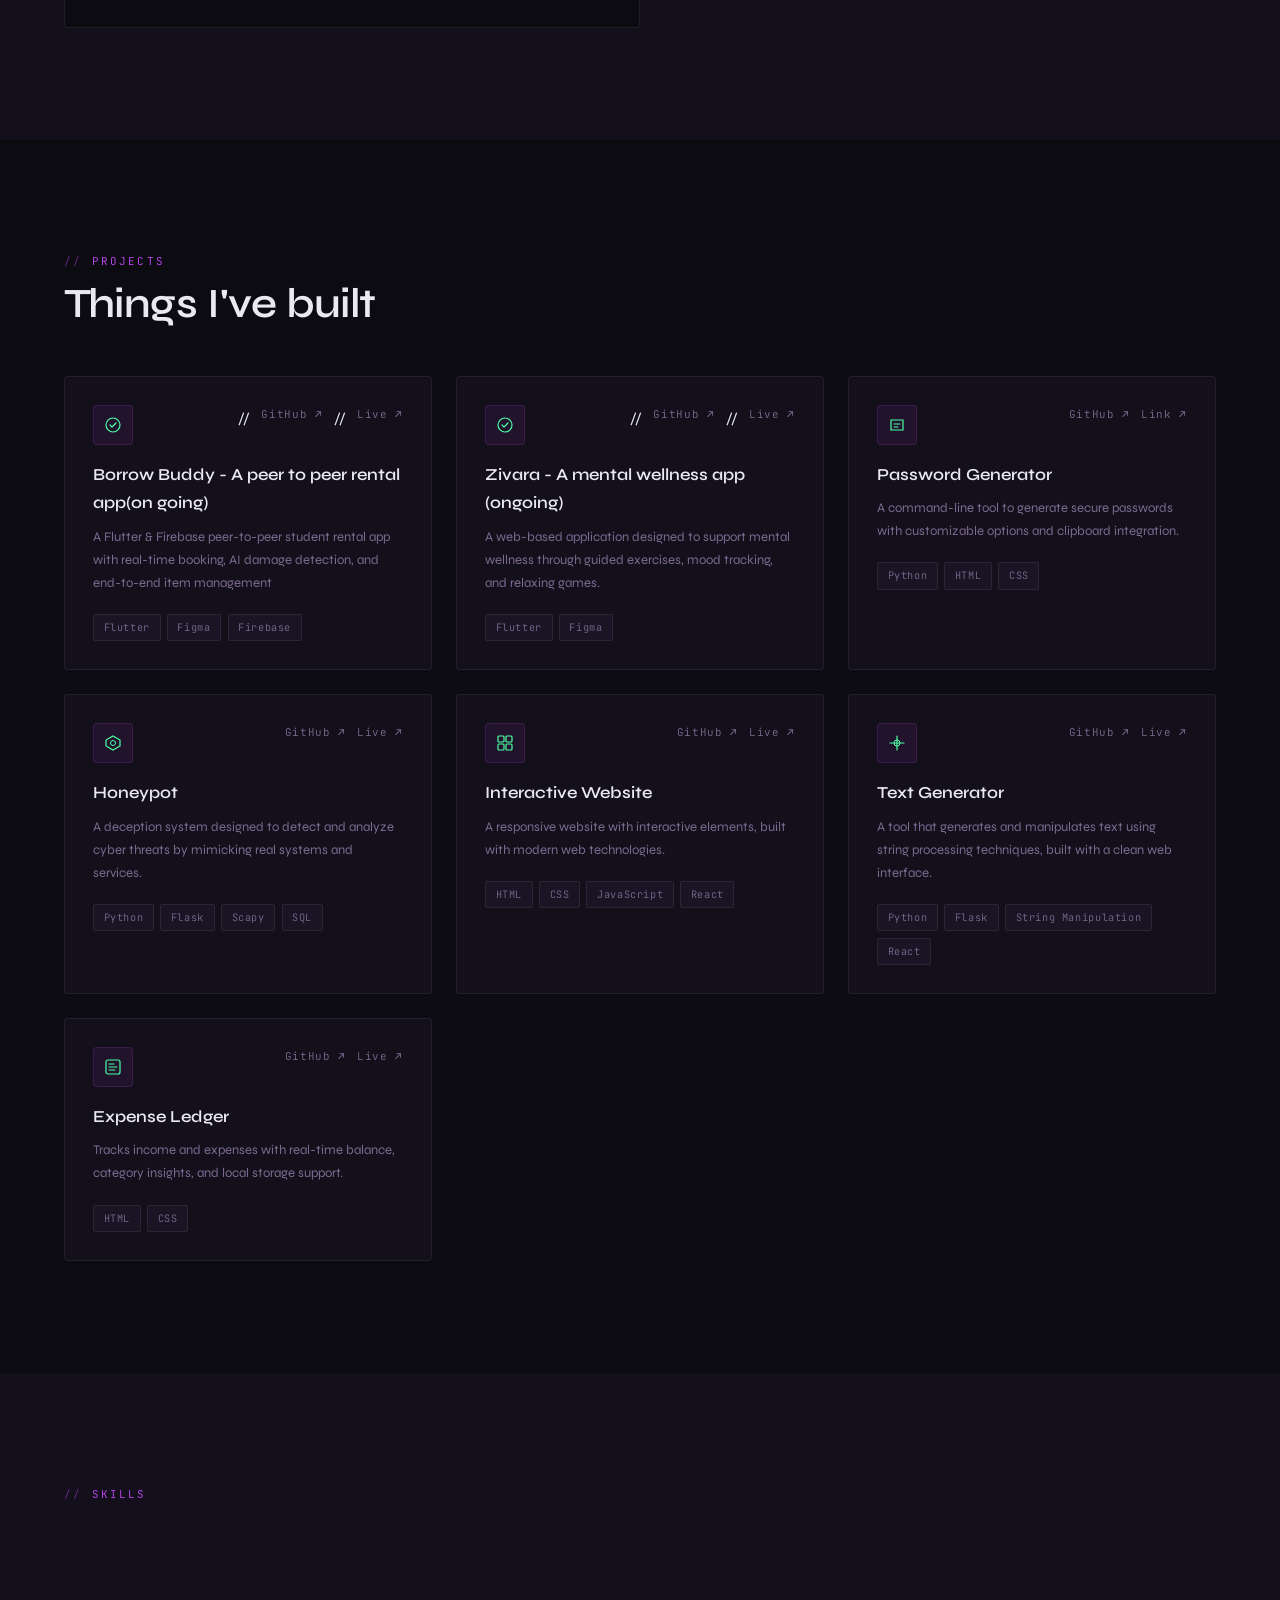
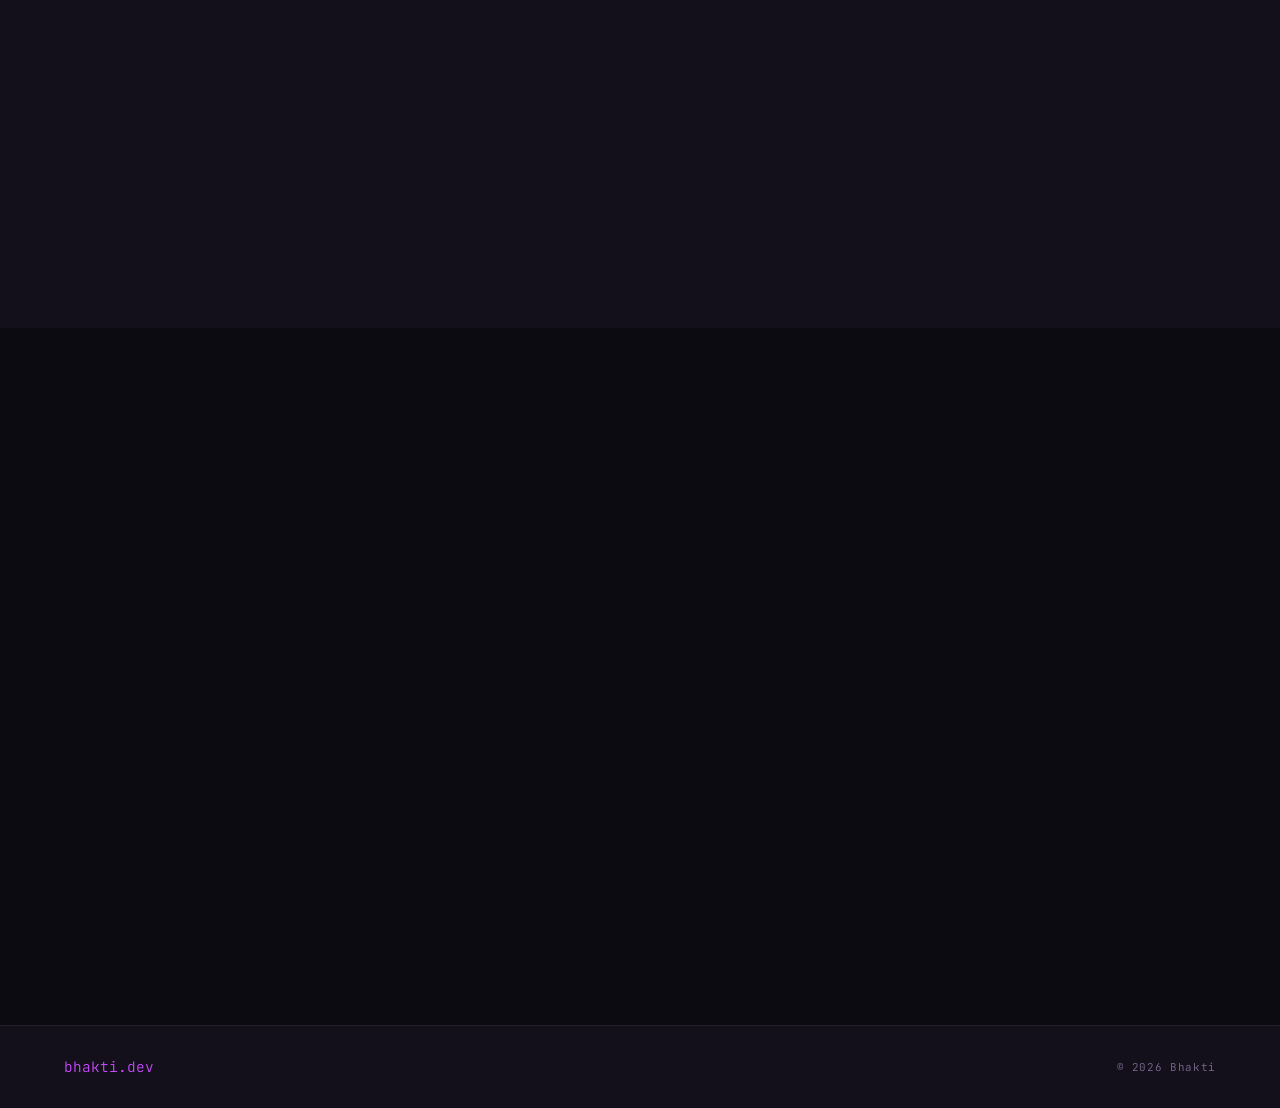
==== commit e6f1cf1d: "Update index.html" ====
--- a/index.html
+++ b/index.html
@@ -121,8 +121,8 @@
           <svg viewBox="0 0 18 18" fill="none"><circle cx="9" cy="9" r="7" stroke="#4AFFA3" stroke-width="1.2"/><path d="M6 9l2 2 4-4" stroke="#4AFFA3" stroke-width="1.2" stroke-linecap="round" stroke-linejoin="round"/></svg>
         </div>
         <div class="project-links">
-          <a href="#">GitHub ↗</a>
-          <a href="#">Live ↗</a>
+          //<a href="#">GitHub ↗</a>
+          //<a href="#">Live ↗</a>
         </div>
       </div>
       <div class="project-name">Borrow Buddy - A peer to peer rental app(on going)</div>
@@ -143,8 +143,8 @@
           <svg viewBox="0 0 18 18" fill="none"><circle cx="9" cy="9" r="7" stroke="#4AFFA3" stroke-width="1.2"/><path d="M6 9l2 2 4-4" stroke="#4AFFA3" stroke-width="1.2" stroke-linecap="round" stroke-linejoin="round"/></svg>
         </div>
         <div class="project-links">
-          <a href="#">GitHub ↗</a>
-          <a href="#">Live ↗</a>
+          //<a href="#">GitHub ↗</a>
+          //<a href="#">Live ↗</a>
         </div>
       </div>
       <div class="project-name">Zivara - A mental wellness app (ongoing)</div>
@@ -161,7 +161,7 @@
           <svg viewBox="0 0 18 18" fill="none"><path d="M3 4h12v10H3z" stroke="#4AFFA3" stroke-width="1.2" rx="1"/><path d="M6 8h6M6 11h4" stroke="#4AFFA3" stroke-width="1" stroke-linecap="round"/></svg>
         </div>
         <div class="project-links">
-          <a href="#">GitHub ↗</a>
+          <a href="https://github.com/chaudharybhakti0-bot/Password-Generator">GitHub ↗</a>
           <a href="#">Link ↗</a>
         </div>
       </div>
@@ -180,8 +180,8 @@
           <svg viewBox="0 0 18 18" fill="none"><polygon points="9,2 16,6 16,12 9,16 2,12 2,6" stroke="#4AFFA3" stroke-width="1.2" fill="none"/><circle cx="9" cy="9" r="2.5" stroke="#4AFFA3" stroke-width="1"/></svg>
         </div>
         <div class="project-links">
-          <a href="#">GitHub ↗</a>
-          <a href="#">Live ↗</a>
+          <a href="https://github.com/chaudharybhakti0-bot/Honeypot">GitHub ↗</a>
+          <a href="https://chaudharybhakti0-bot.github.io/Honeypot/">Live ↗</a>
         </div>
       </div>
       <div class="project-name">Honeypot</div>
@@ -200,8 +200,8 @@
           <svg viewBox="0 0 18 18" fill="none"><rect x="2" y="2" width="6" height="6" rx="1" stroke="#4AFFA3" stroke-width="1.2"/><rect x="10" y="2" width="6" height="6" rx="1" stroke="#4AFFA3" stroke-width="1.2"/><rect x="2" y="10" width="6" height="6" rx="1" stroke="#4AFFA3" stroke-width="1.2"/><rect x="10" y="10" width="6" height="6" rx="1" stroke="#4AFFA3" stroke-width="1.2"/></svg>
         </div>
         <div class="project-links">
-          <a href="#">GitHub ↗</a>
-          <a href="#">Live ↗</a>
+          <a href="https://github.com/chaudharybhakti0-bot/bhakti_Portfolio">GitHub ↗</a>
+          <a href="https://chaudharybhakti0-bot.github.io/bhakti_Portfolio/">Live ↗</a>
         </div>
       </div>
       <div class="project-name">Interactive Website</div>
@@ -257,12 +257,12 @@
           <svg viewBox="0 0 18 18" fill="none"><rect x="2" y="2" width="14" height="14" rx="2" stroke="#4AFFA3" stroke-width="1.2"/><path d="M5 9h8M5 6h5M5 12h6" stroke="#4AFFA3" stroke-width="1" stroke-linecap="round"/></svg>
         </div>
         <div class="project-links">
-          <a href="#">GitHub ↗</a>
-          <a href="#">Live ↗</a>
-        </div>
-      </div>
-      <div class="project-name">TO DO List</div>
-      <p class="project-desc">A simple To-Do List web app that allows users to add and manage tasks with deadlines. It uses localStorage to save data, ensuring tasks persist even after refreshing the page.
+          <a href="https://github.com/chaudharybhakti0-bot/Task-Management">GitHub ↗</a>
+          <a href="https://chaudharybhakti0-bot.github.io/Task-Management/">Live ↗</a>
+        </div>
+      </div>
+      <div class="project-name">Task Managemnt</div>
+      <p class="project-desc">Focusly turns student chaos into clarity — one task at a time.
 </p>
       <div class="tech-stack">
         <span class="tech-tag">HTML</span>
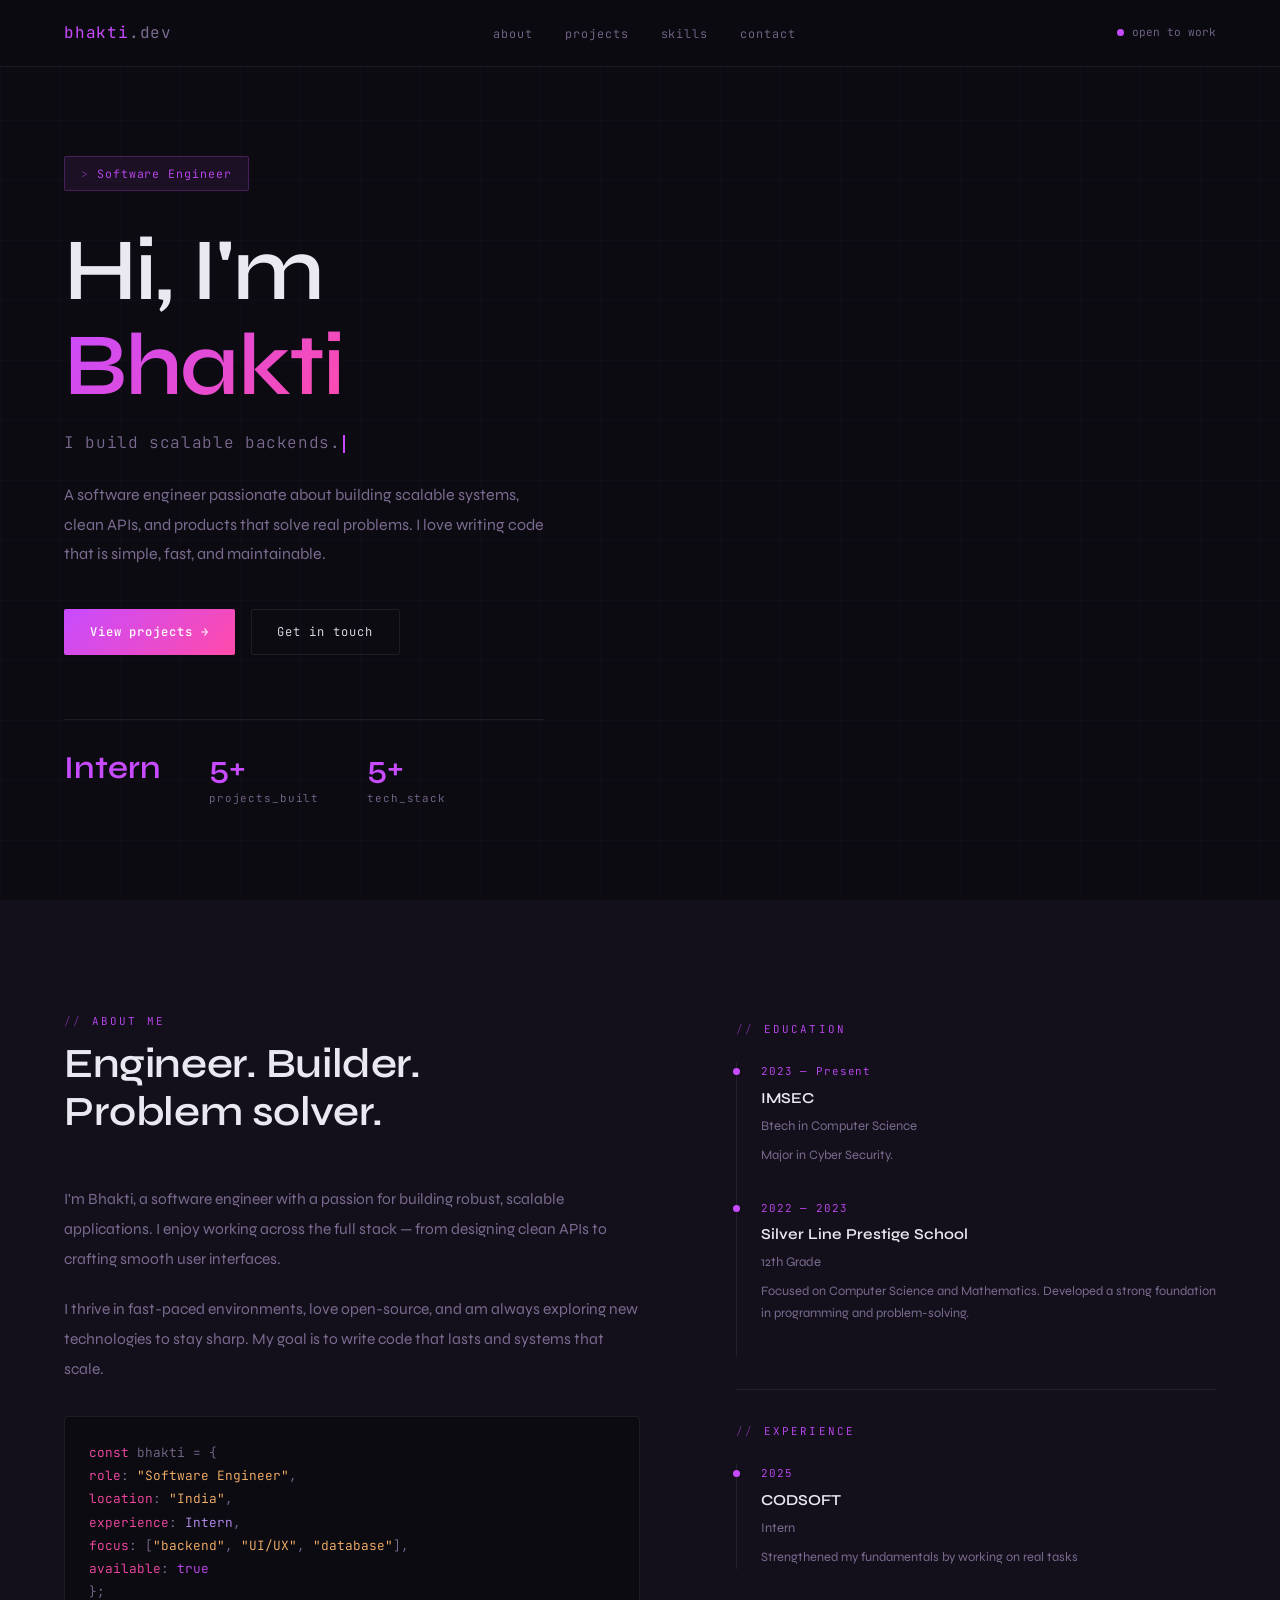
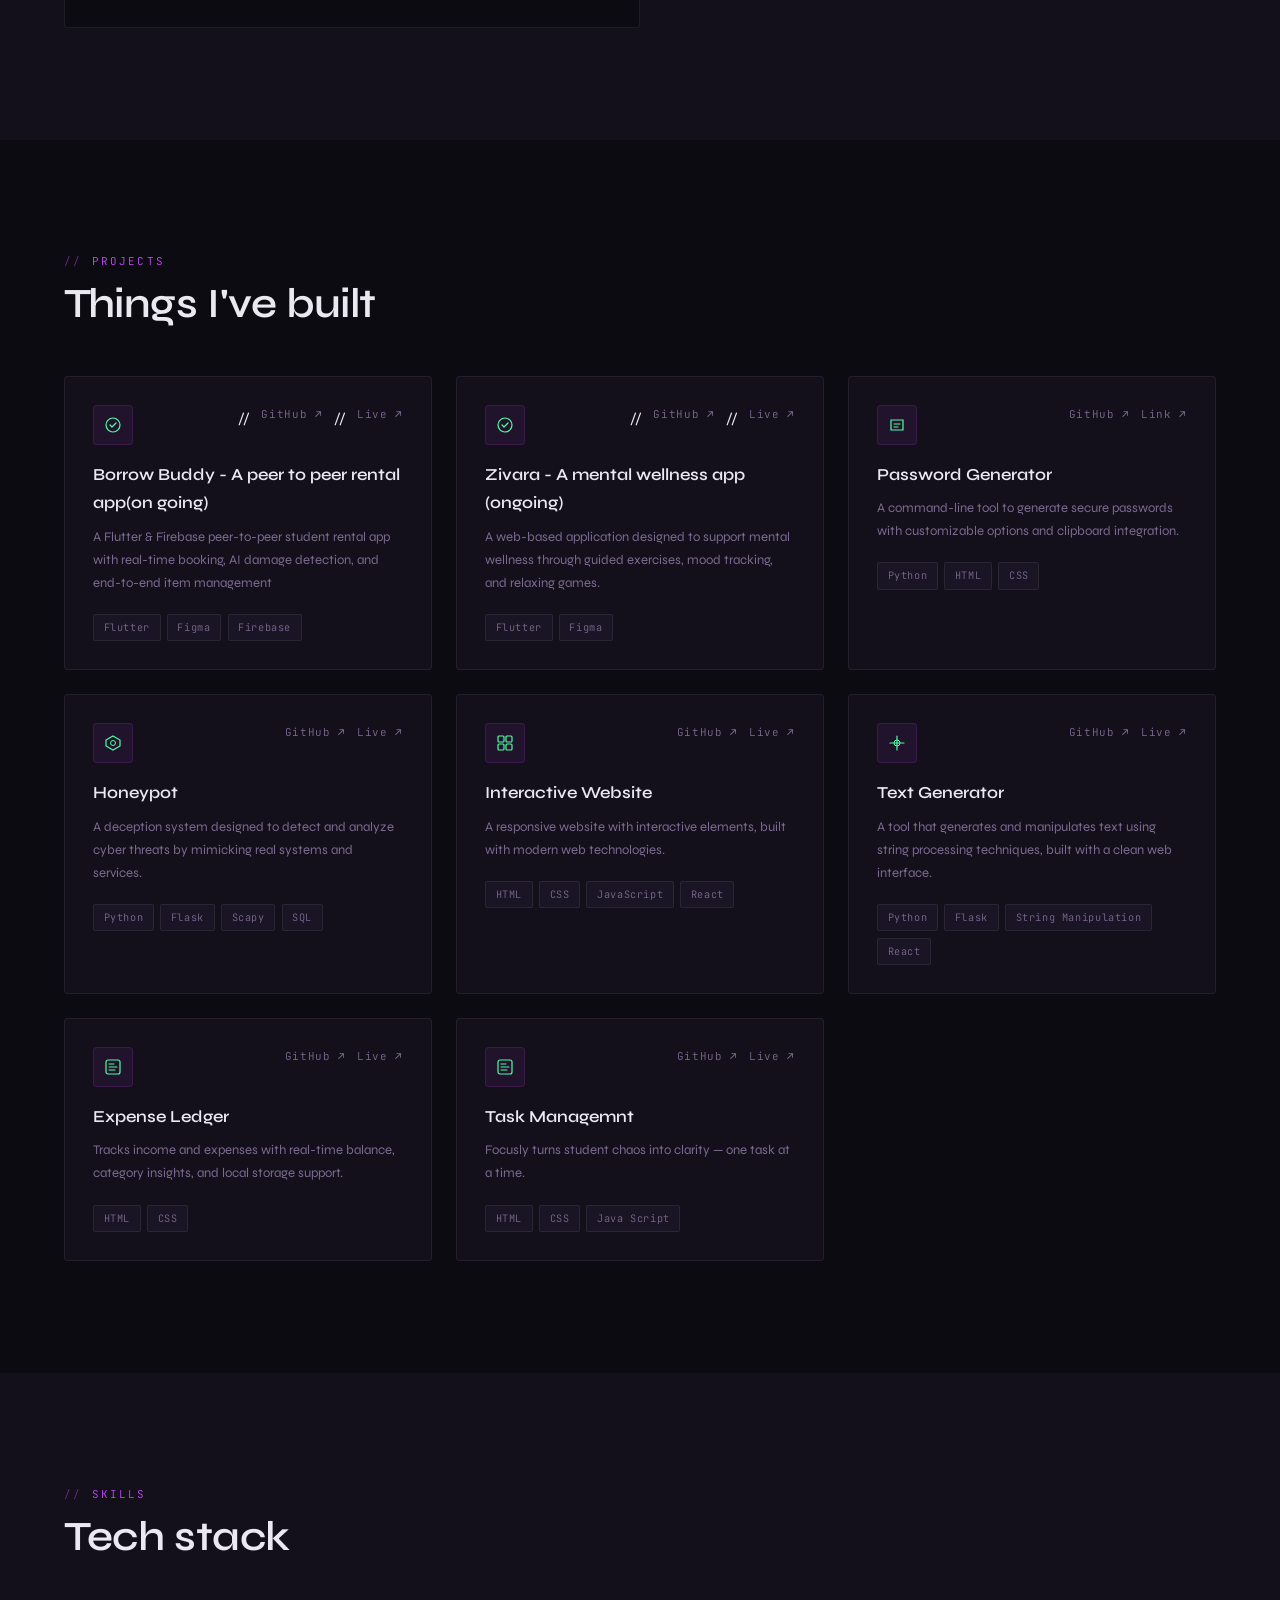
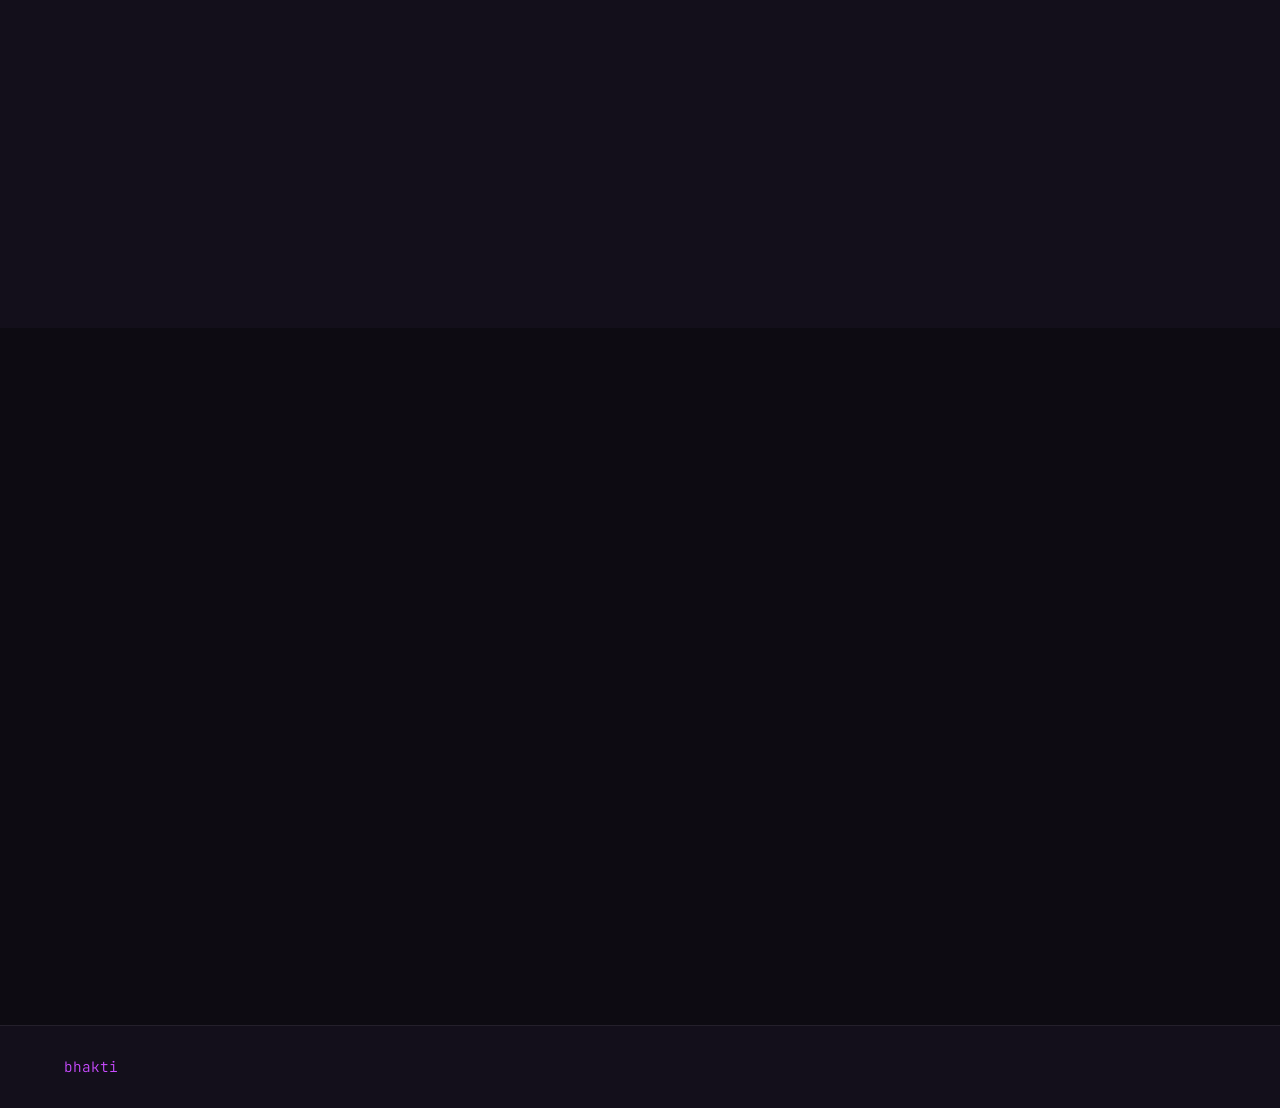
==== commit 7cab6a73: "Update index.html" ====
--- a/index.html
+++ b/index.html
@@ -318,7 +318,9 @@
       <p class="section-label">contact</p>
       <h2 class="section-title">Let's build<br>something together</h2>
       <p class="contact-body">Have an interesting project, a job opportunity, or just want to talk tech? My inbox is always open — I try to respond within 24 hours.</p>
-      <a href="mailto:chaudharybhakti0@gmail.com" class="contact-email-link">hello@bhakti.mail</a>
+      <a href="mailto:chaudharybhakti0@gmail.com" class="contact-email-link">
+  Email Me
+</a>
       <div class="social-row">
         <a href="https://github.com/chaudharybhakti0-bot">GitHub ↗</a>
         <a href="https://www.linkedin.com/in/bhakti-chaudhary-361678294/">LinkedIn ↗</a>
@@ -352,8 +354,7 @@
 
 <!-- FOOTER -->
 <footer>
-  <div class="footer-logo">bhakti.dev</div>
-  <div class="footer-copy">© 2026 Bhakti</div>
+  <div class="footer-logo">bhakti</div>
 </footer>
 <script>
   const phrases = ["scalable backends.", "clean APIs.", "fast web apps.", "things that matter."];
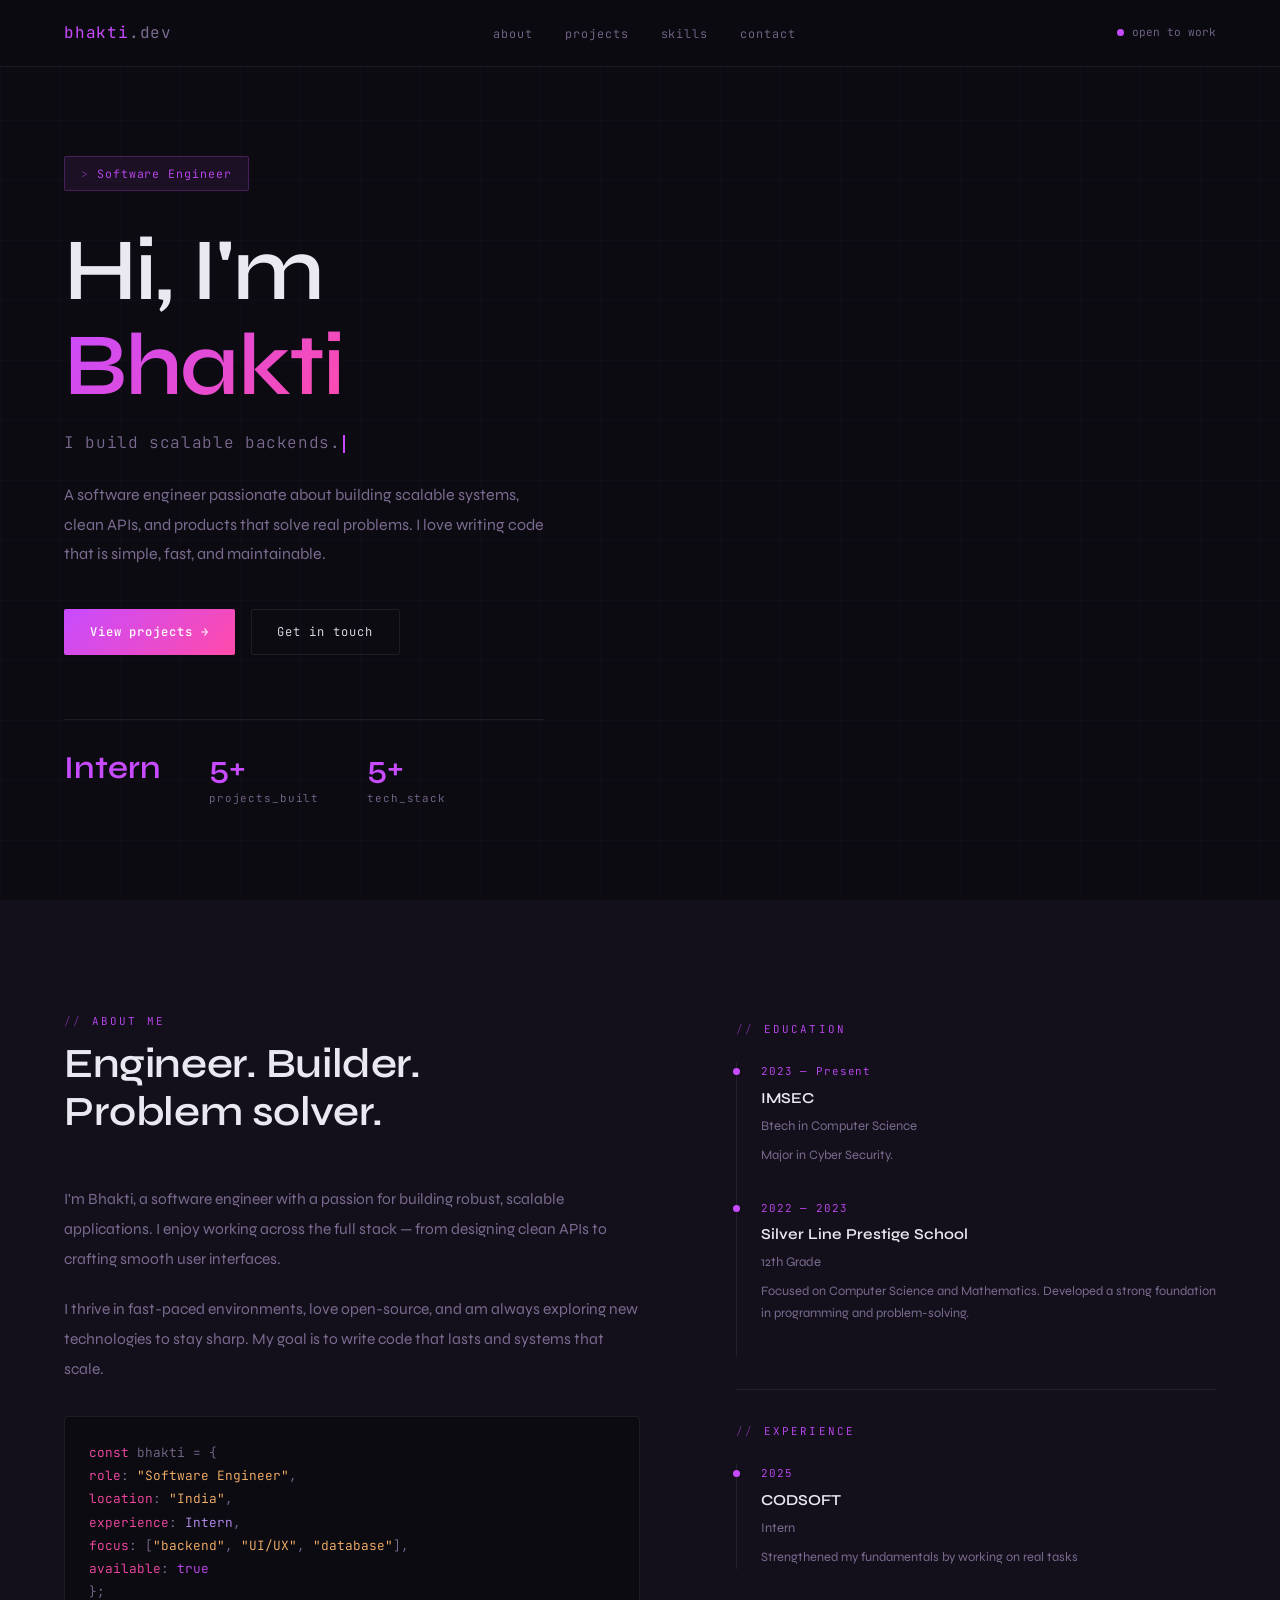
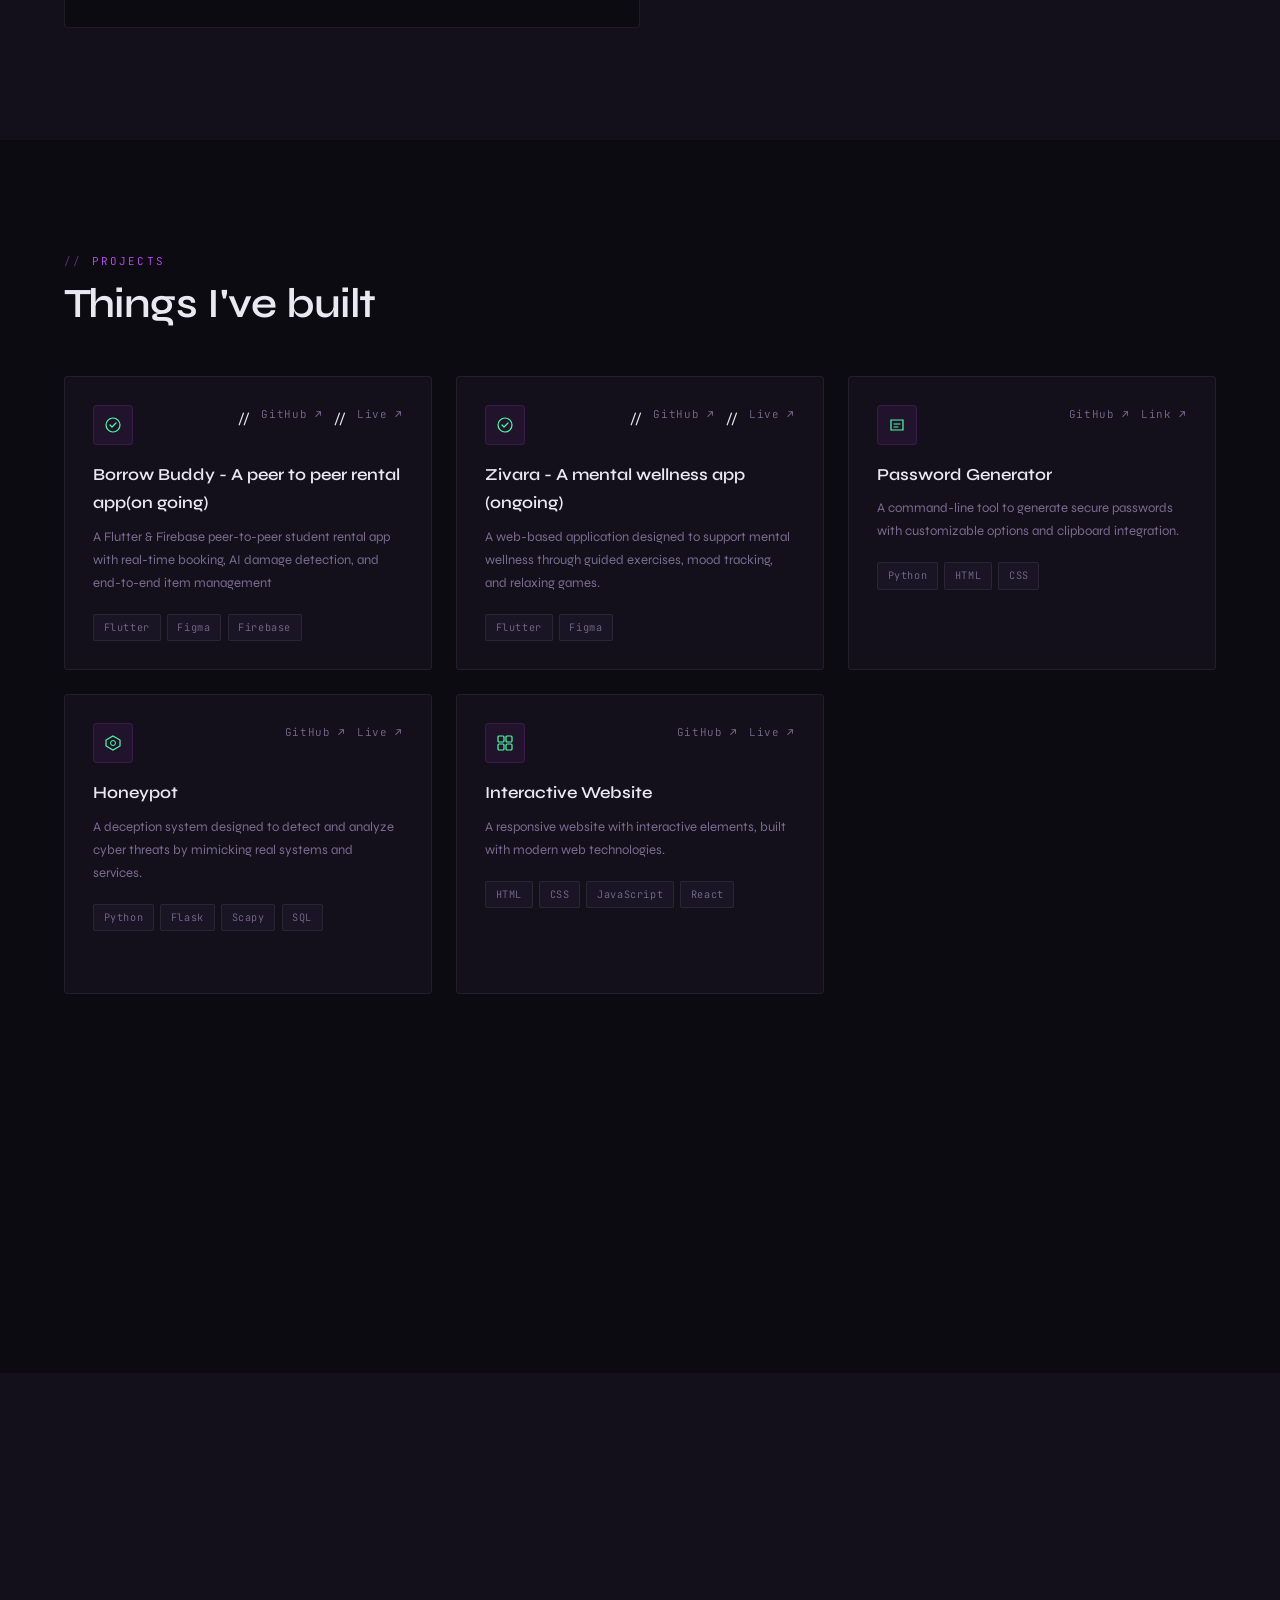
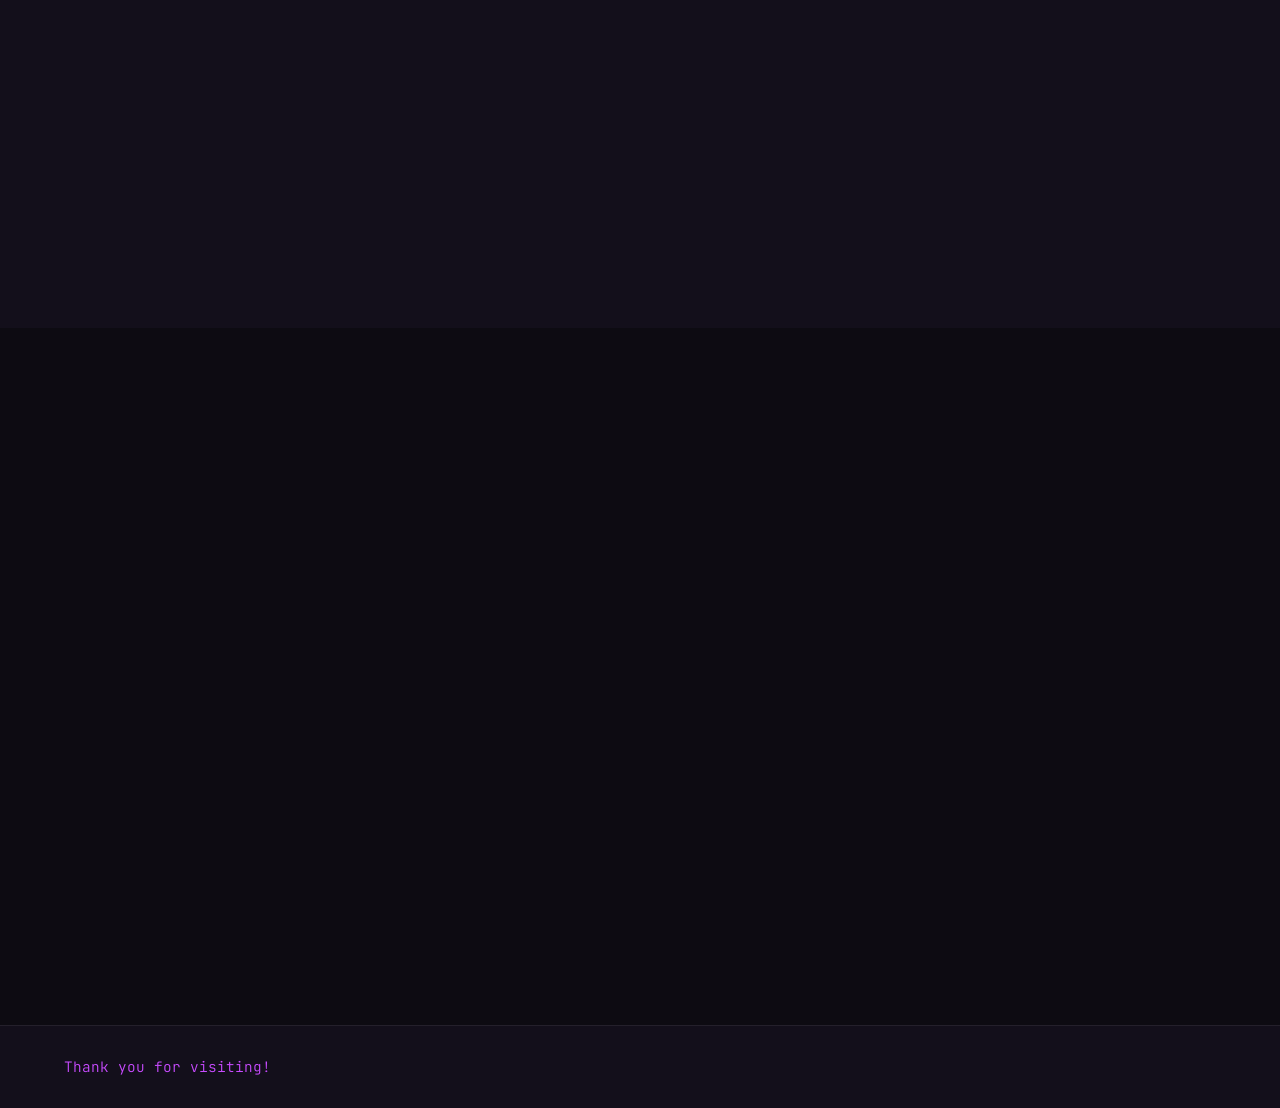
==== commit 01599cc1: "Update print statement from 'Hello' to 'Goodbye'" ====
--- a/index.html
+++ b/index.html
@@ -354,7 +354,7 @@
 
 <!-- FOOTER -->
 <footer>
-  <div class="footer-logo">bhakti</div>
+  <div class="footer-logo">Thank you for visiting!</div>
 </footer>
 <script>
   const phrases = ["scalable backends.", "clean APIs.", "fast web apps.", "things that matter."];
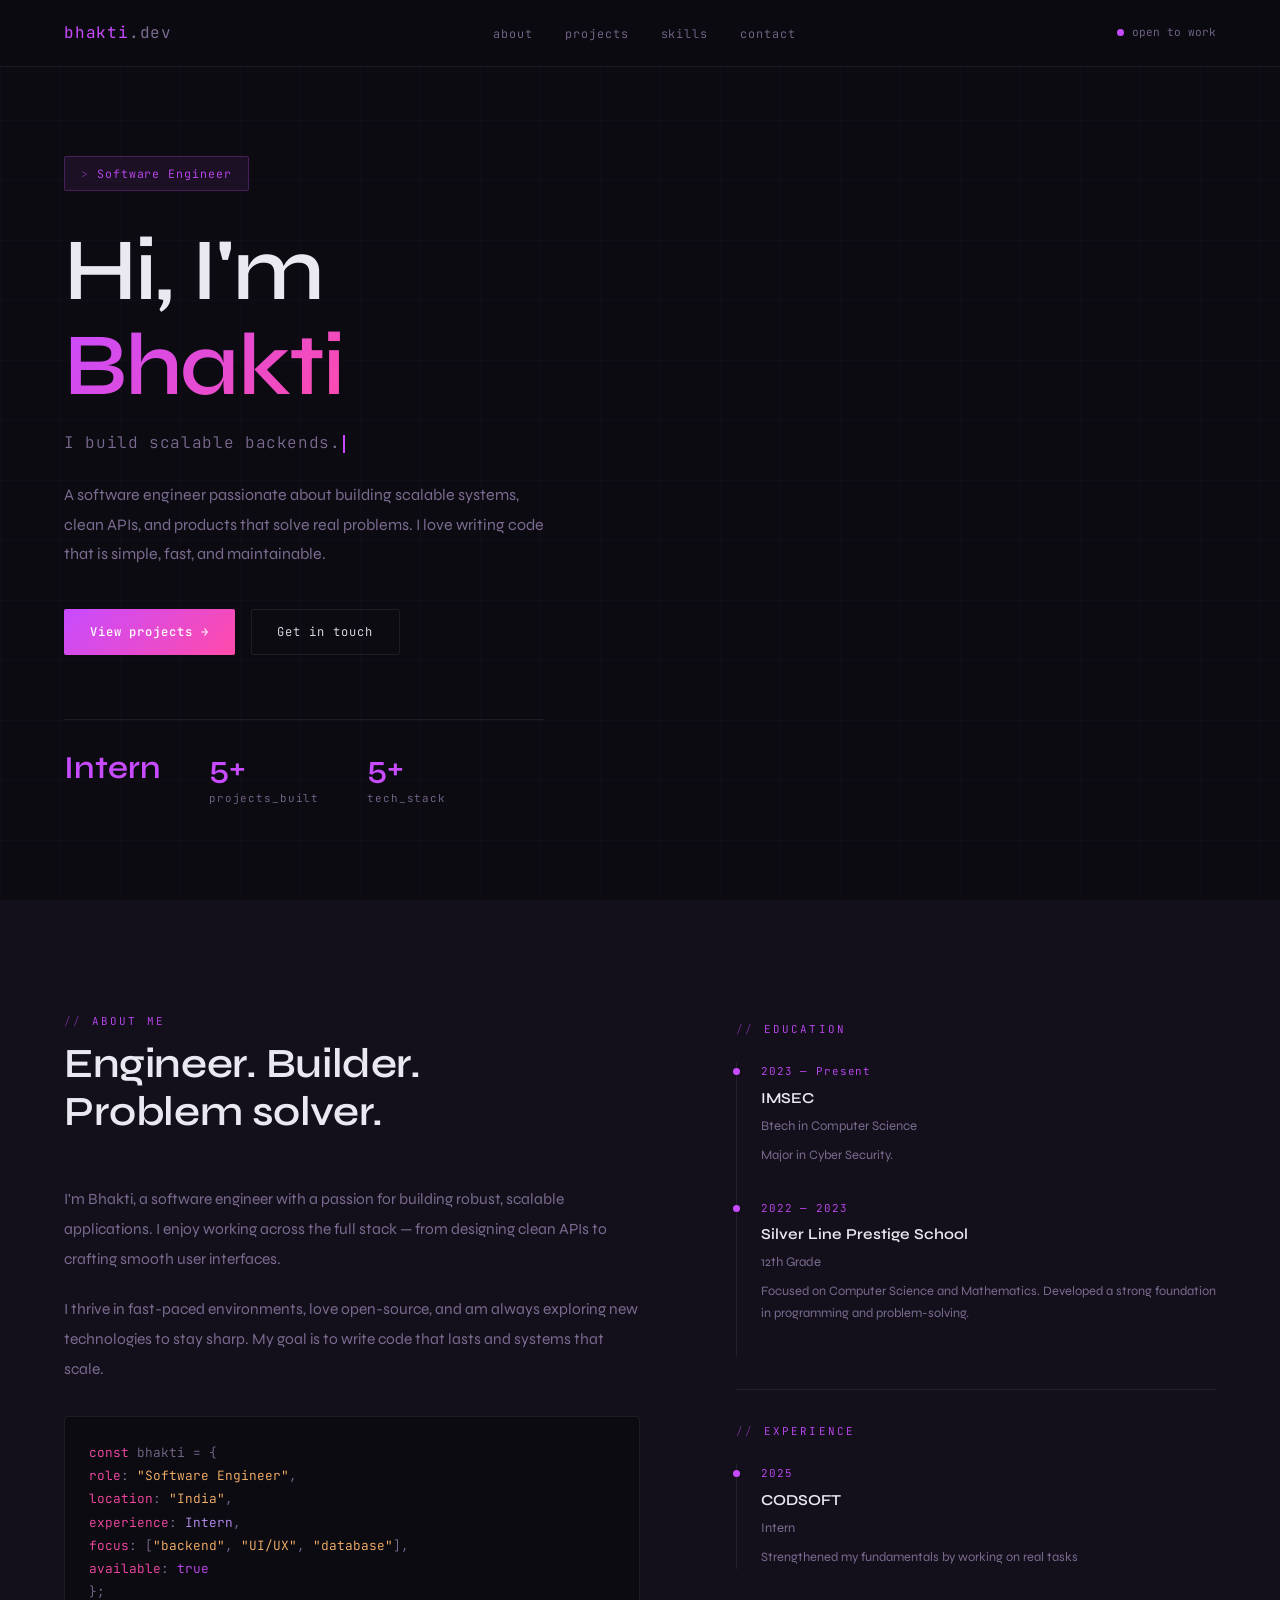
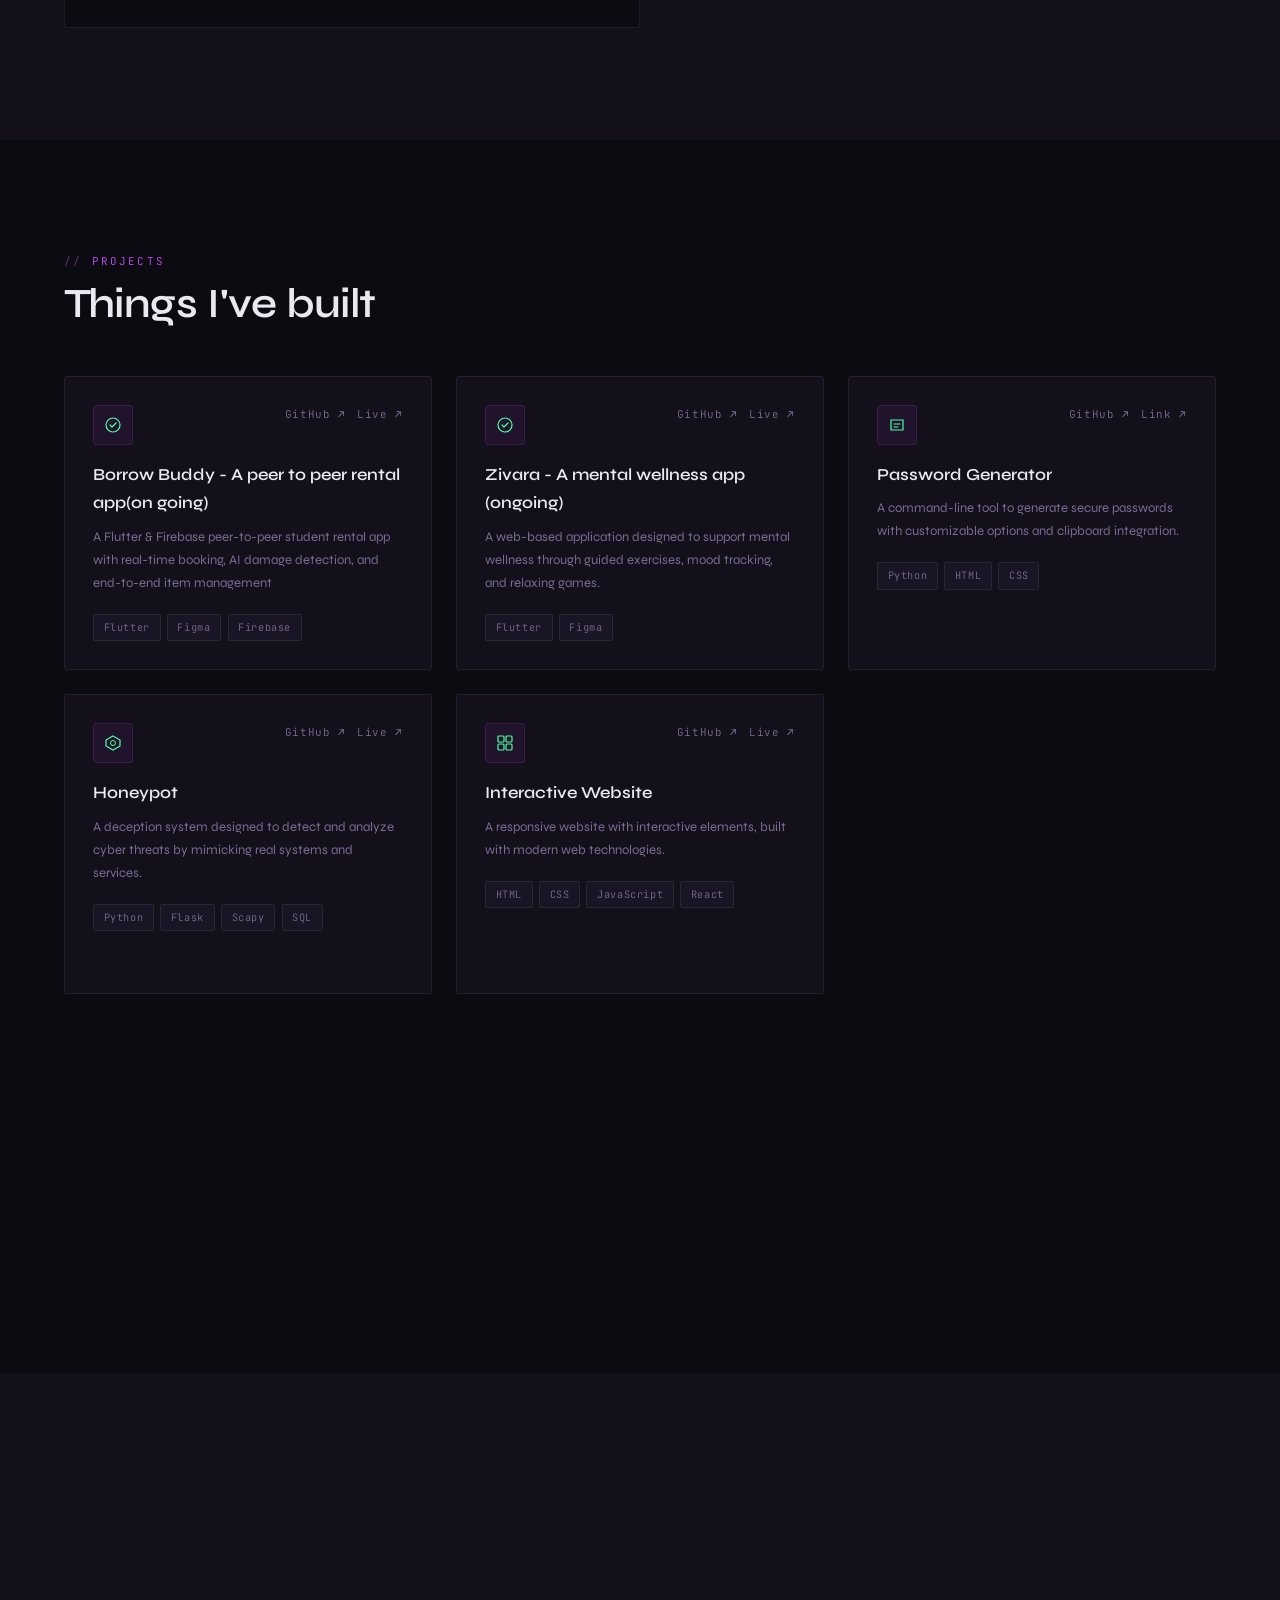
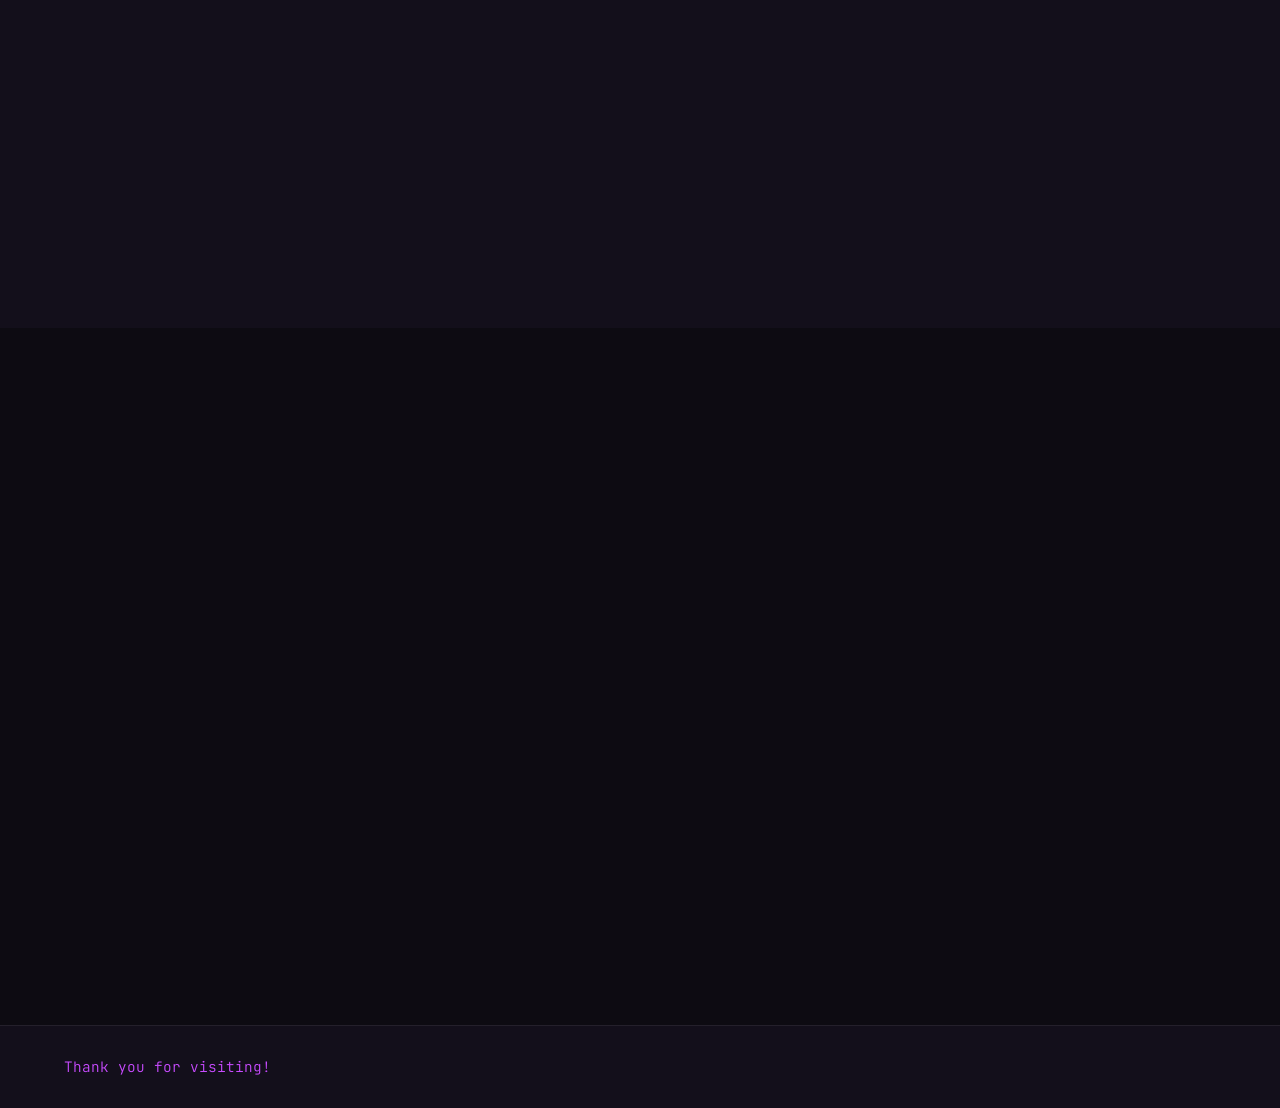
==== commit 30e7e493: "Update index.html" ====
--- a/index.html
+++ b/index.html
@@ -121,8 +121,8 @@
           <svg viewBox="0 0 18 18" fill="none"><circle cx="9" cy="9" r="7" stroke="#4AFFA3" stroke-width="1.2"/><path d="M6 9l2 2 4-4" stroke="#4AFFA3" stroke-width="1.2" stroke-linecap="round" stroke-linejoin="round"/></svg>
         </div>
         <div class="project-links">
-          //<a href="#">GitHub ↗</a>
-          //<a href="#">Live ↗</a>
+          <a href="#">GitHub ↗</a>
+          <a href="#">Live ↗</a>
         </div>
       </div>
       <div class="project-name">Borrow Buddy - A peer to peer rental app(on going)</div>
@@ -143,8 +143,8 @@
           <svg viewBox="0 0 18 18" fill="none"><circle cx="9" cy="9" r="7" stroke="#4AFFA3" stroke-width="1.2"/><path d="M6 9l2 2 4-4" stroke="#4AFFA3" stroke-width="1.2" stroke-linecap="round" stroke-linejoin="round"/></svg>
         </div>
         <div class="project-links">
-          //<a href="#">GitHub ↗</a>
-          //<a href="#">Live ↗</a>
+          <a href="#">GitHub ↗</a>
+          <a href="#">Live ↗</a>
         </div>
       </div>
       <div class="project-name">Zivara - A mental wellness app (ongoing)</div>
